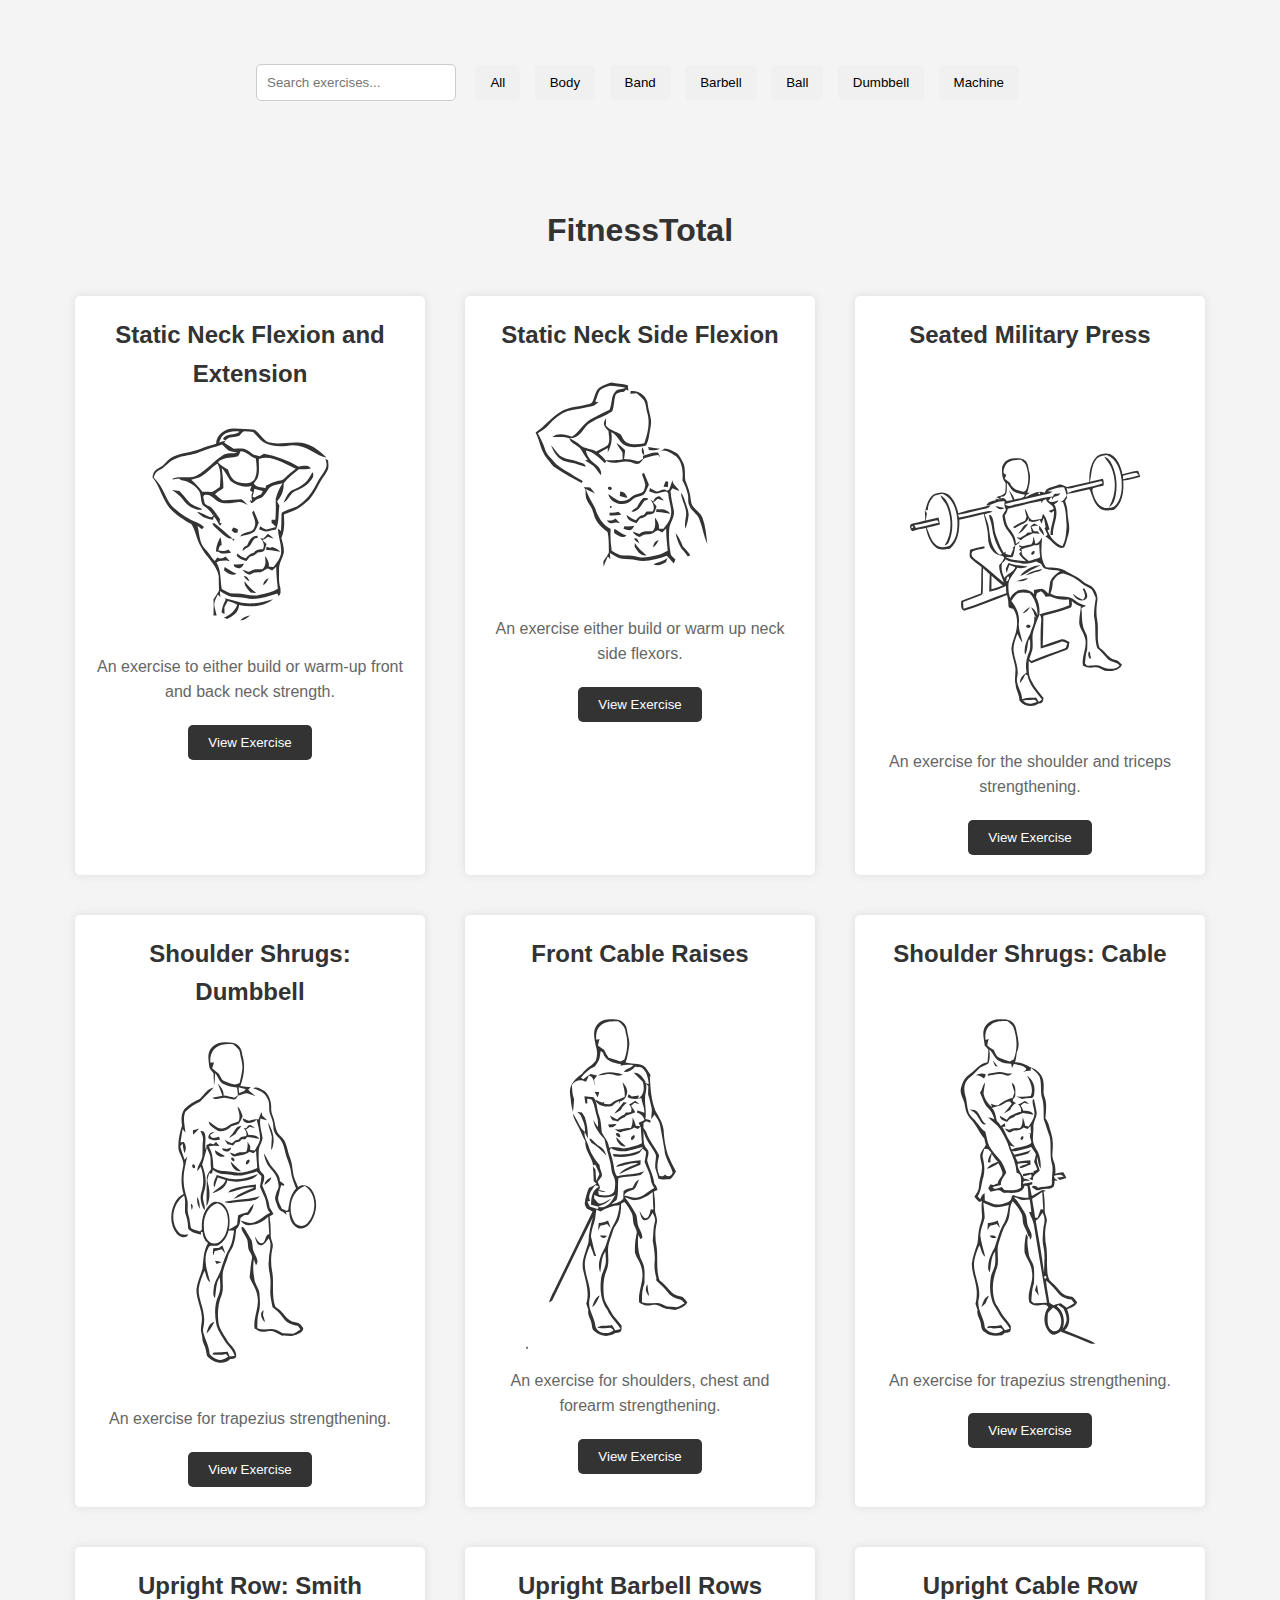
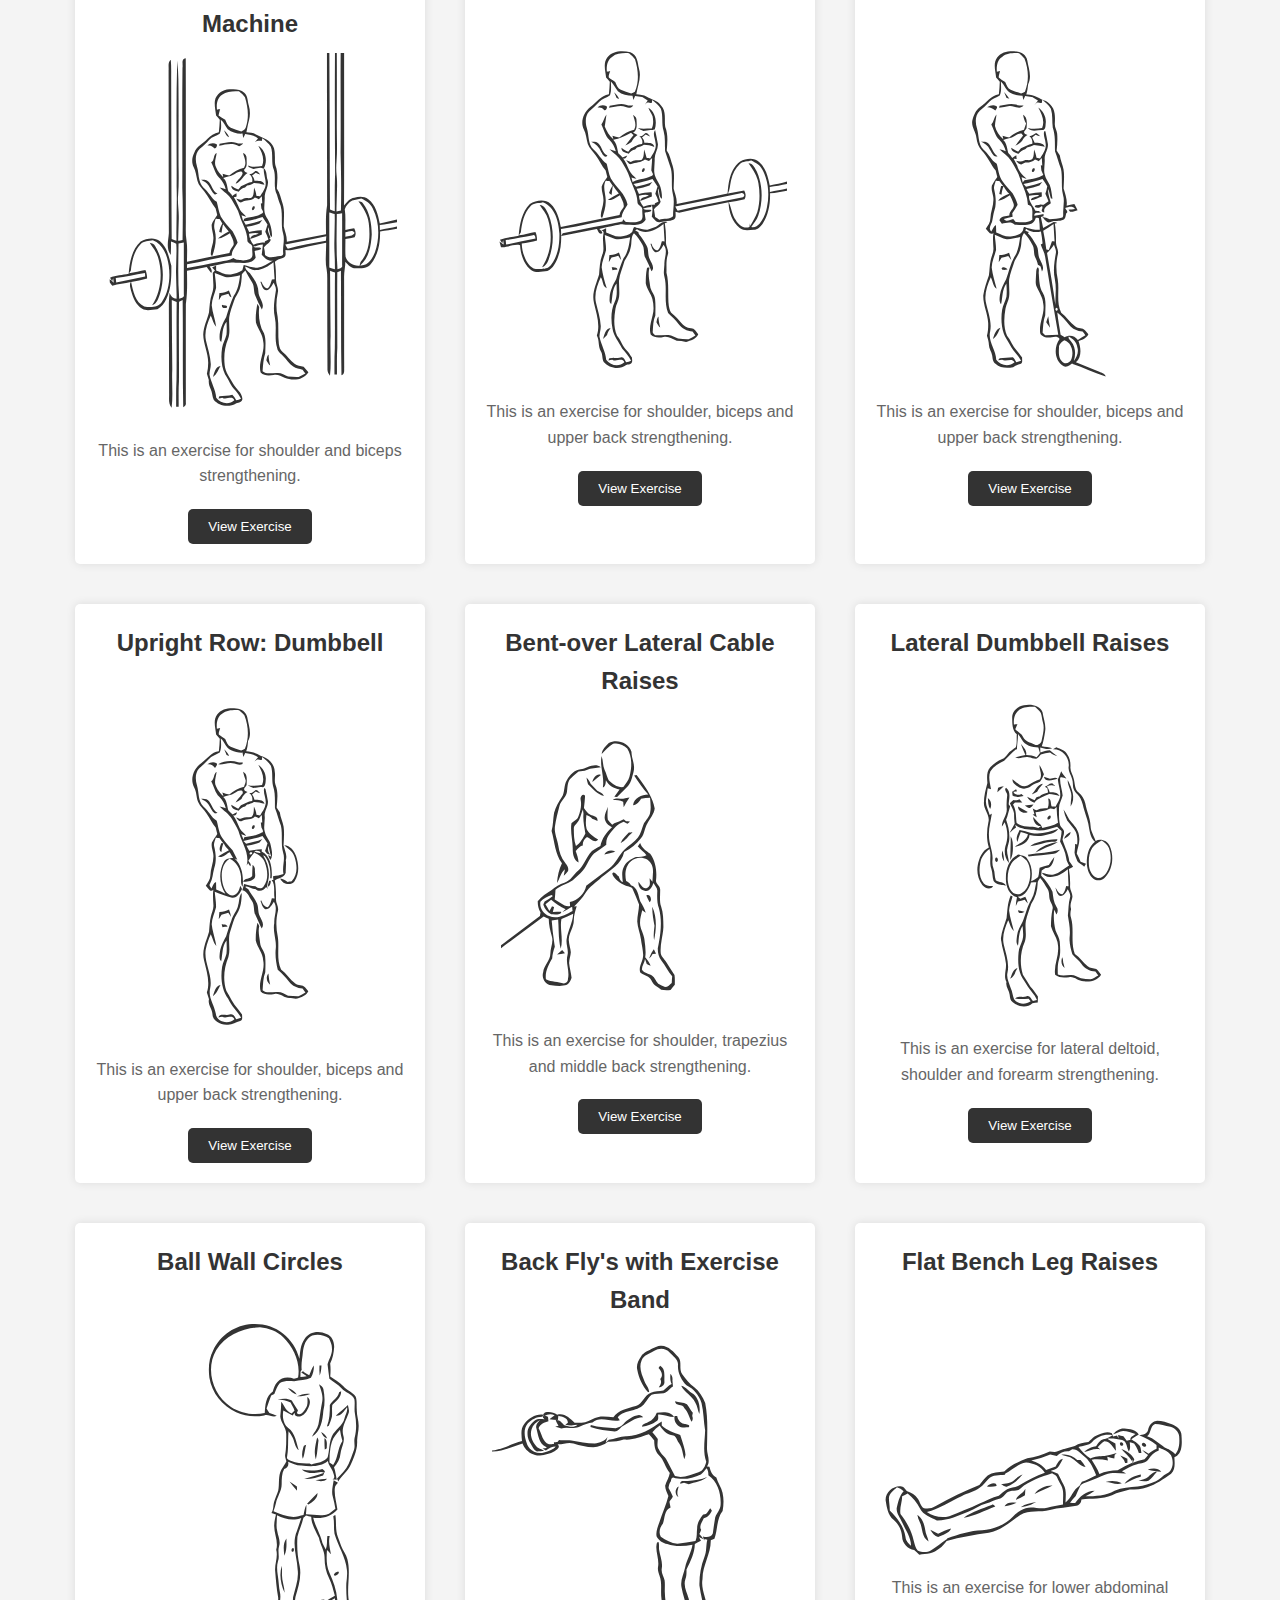
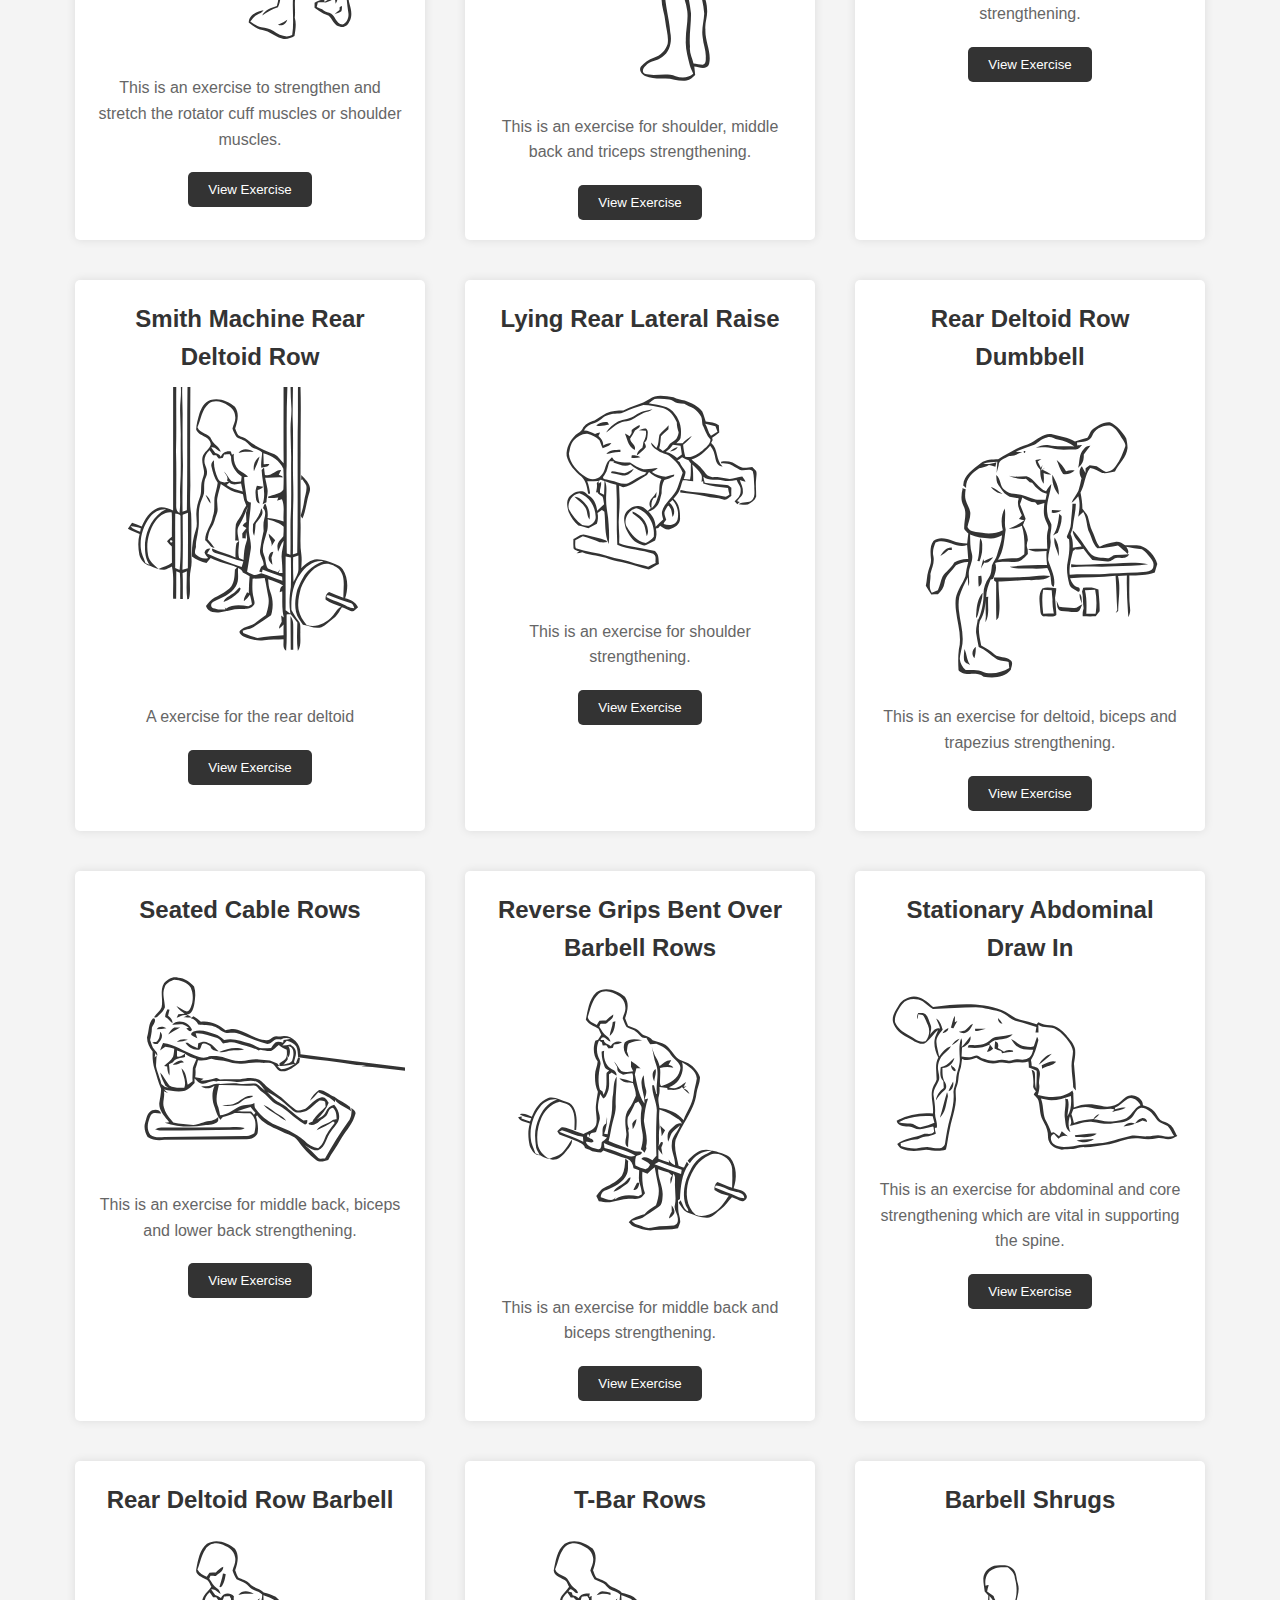
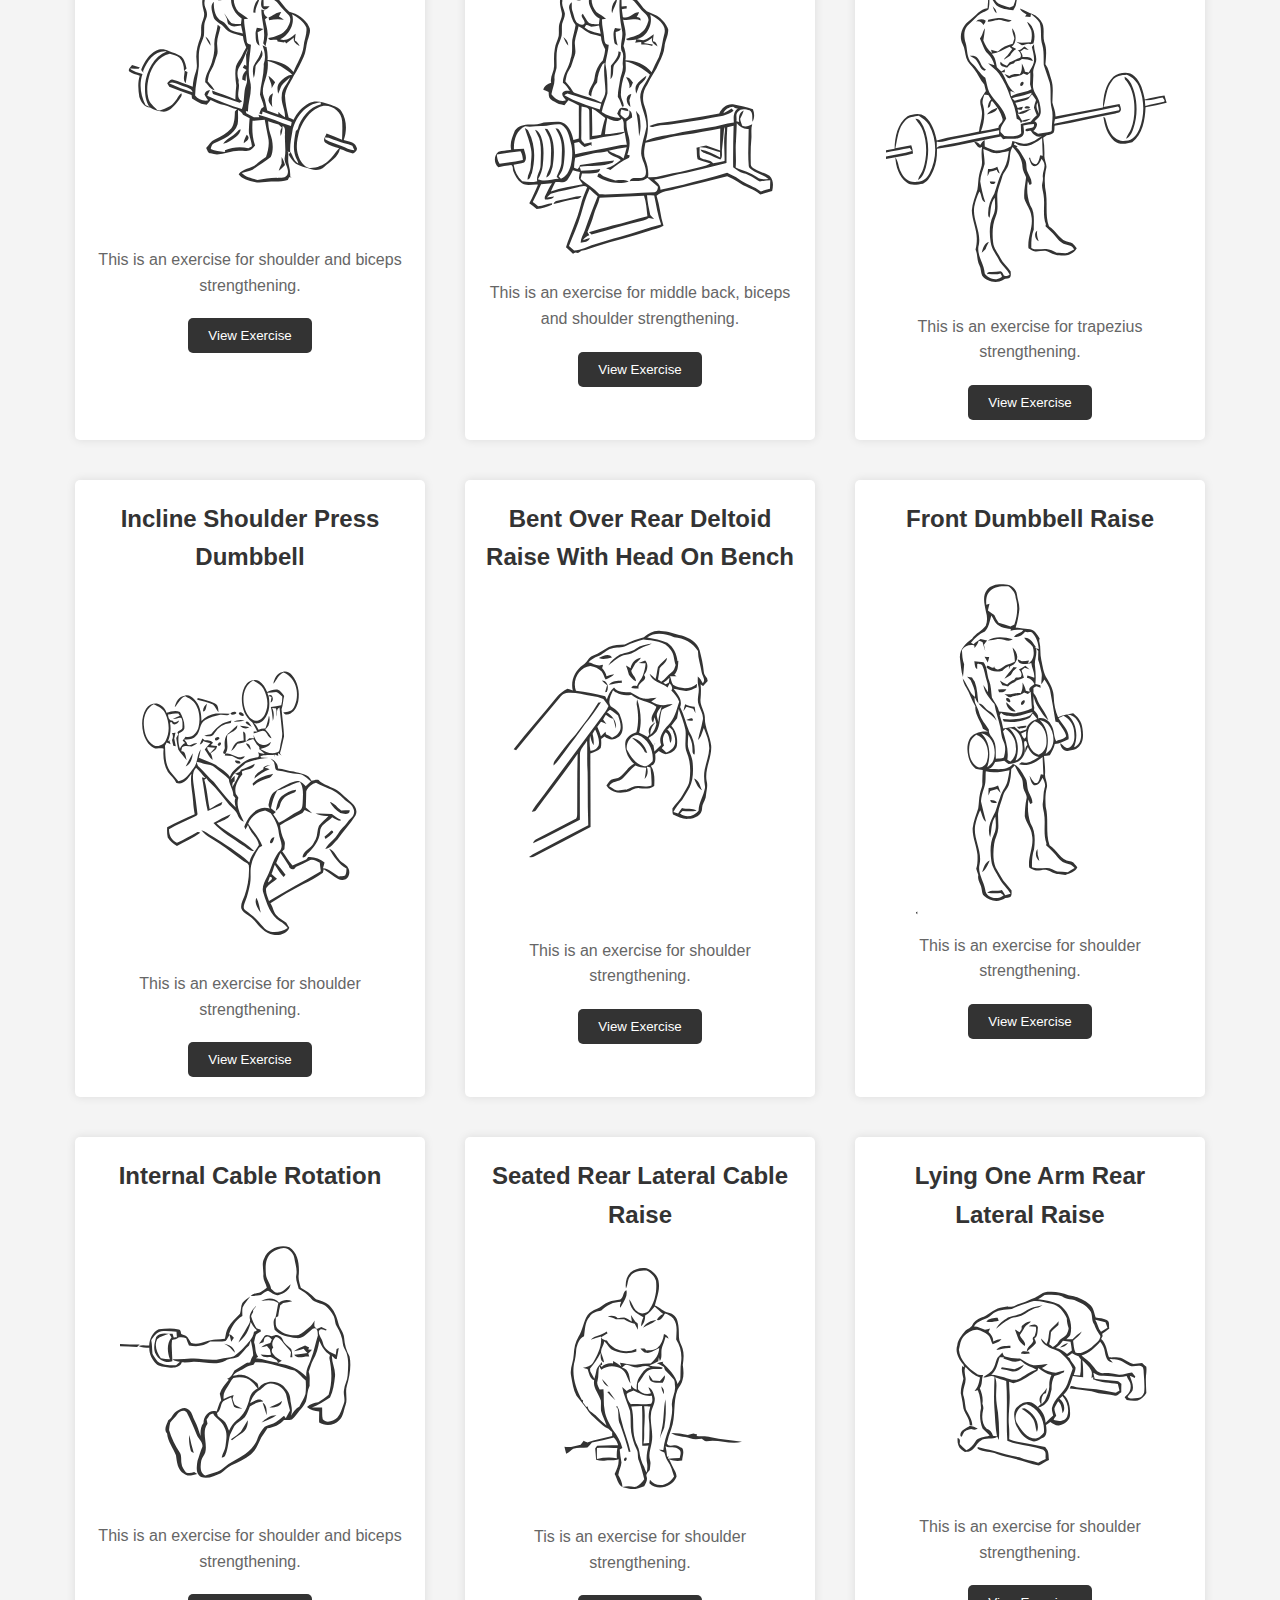
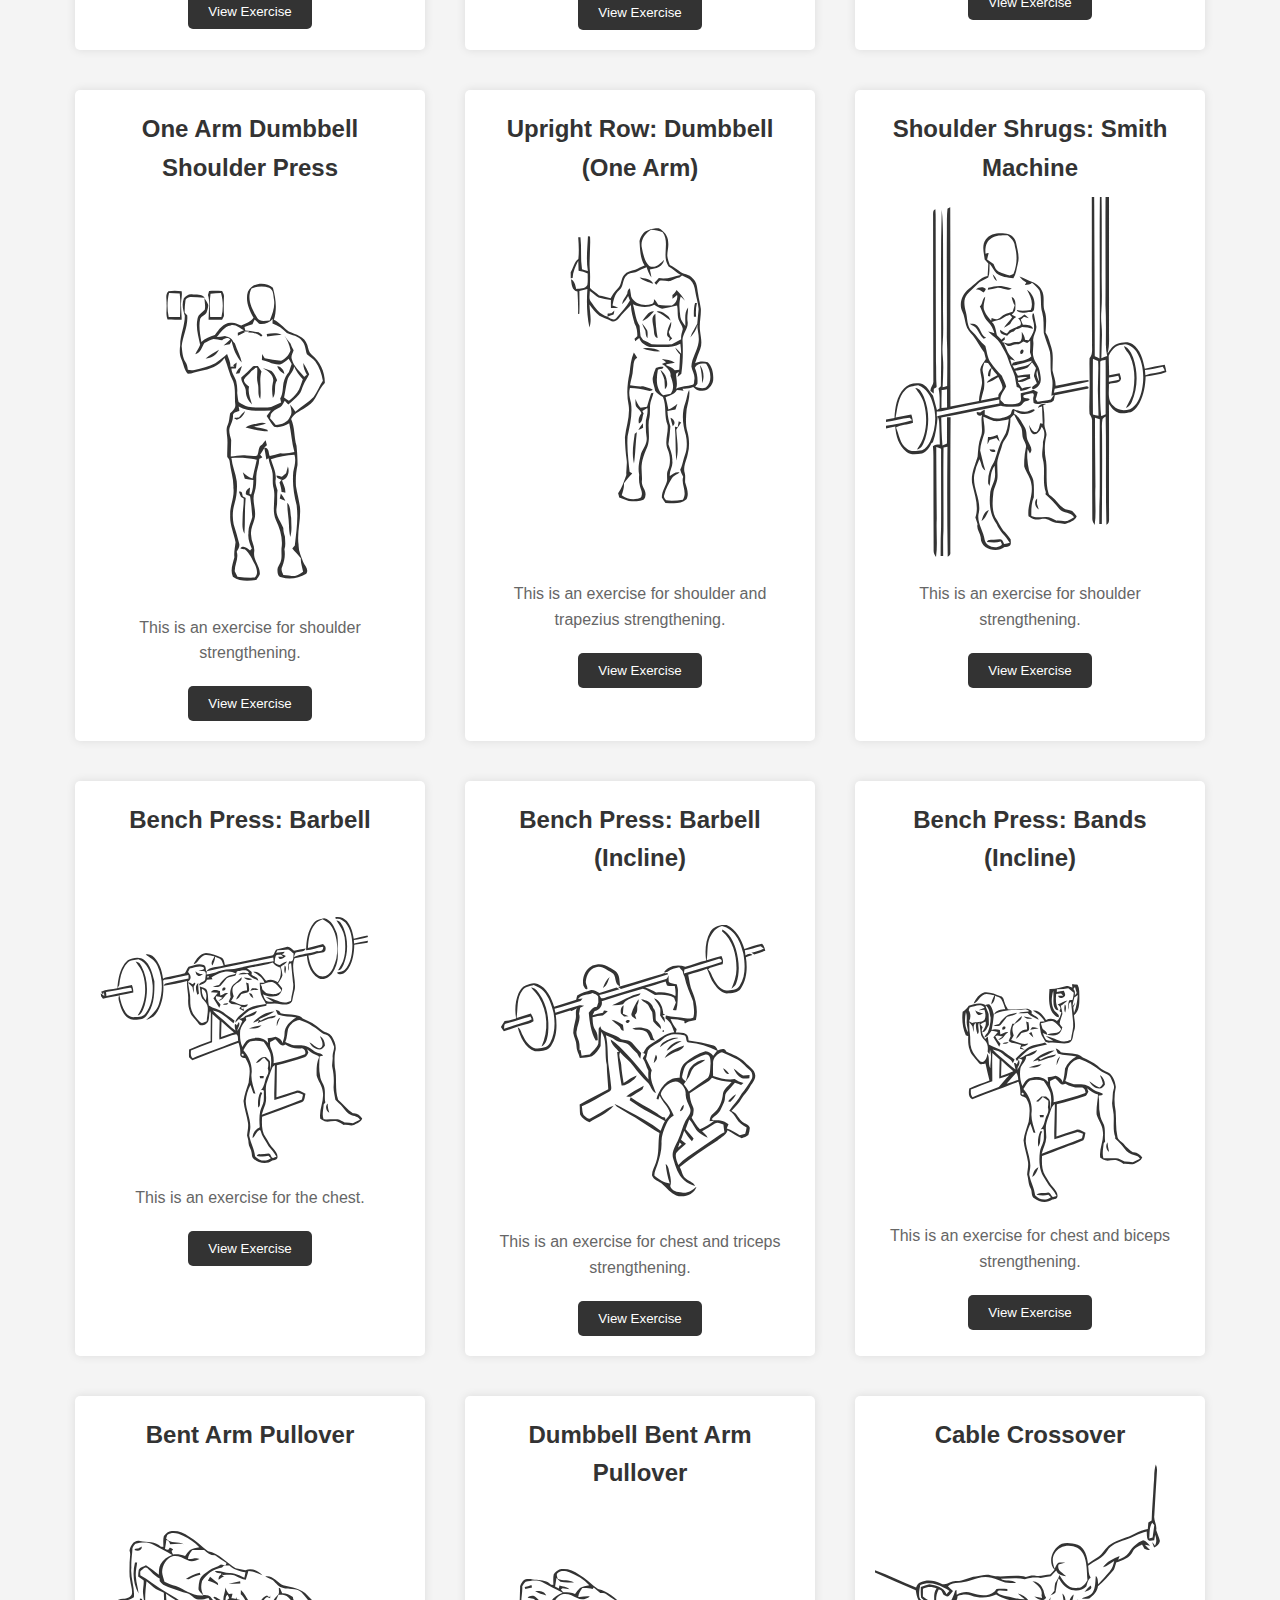
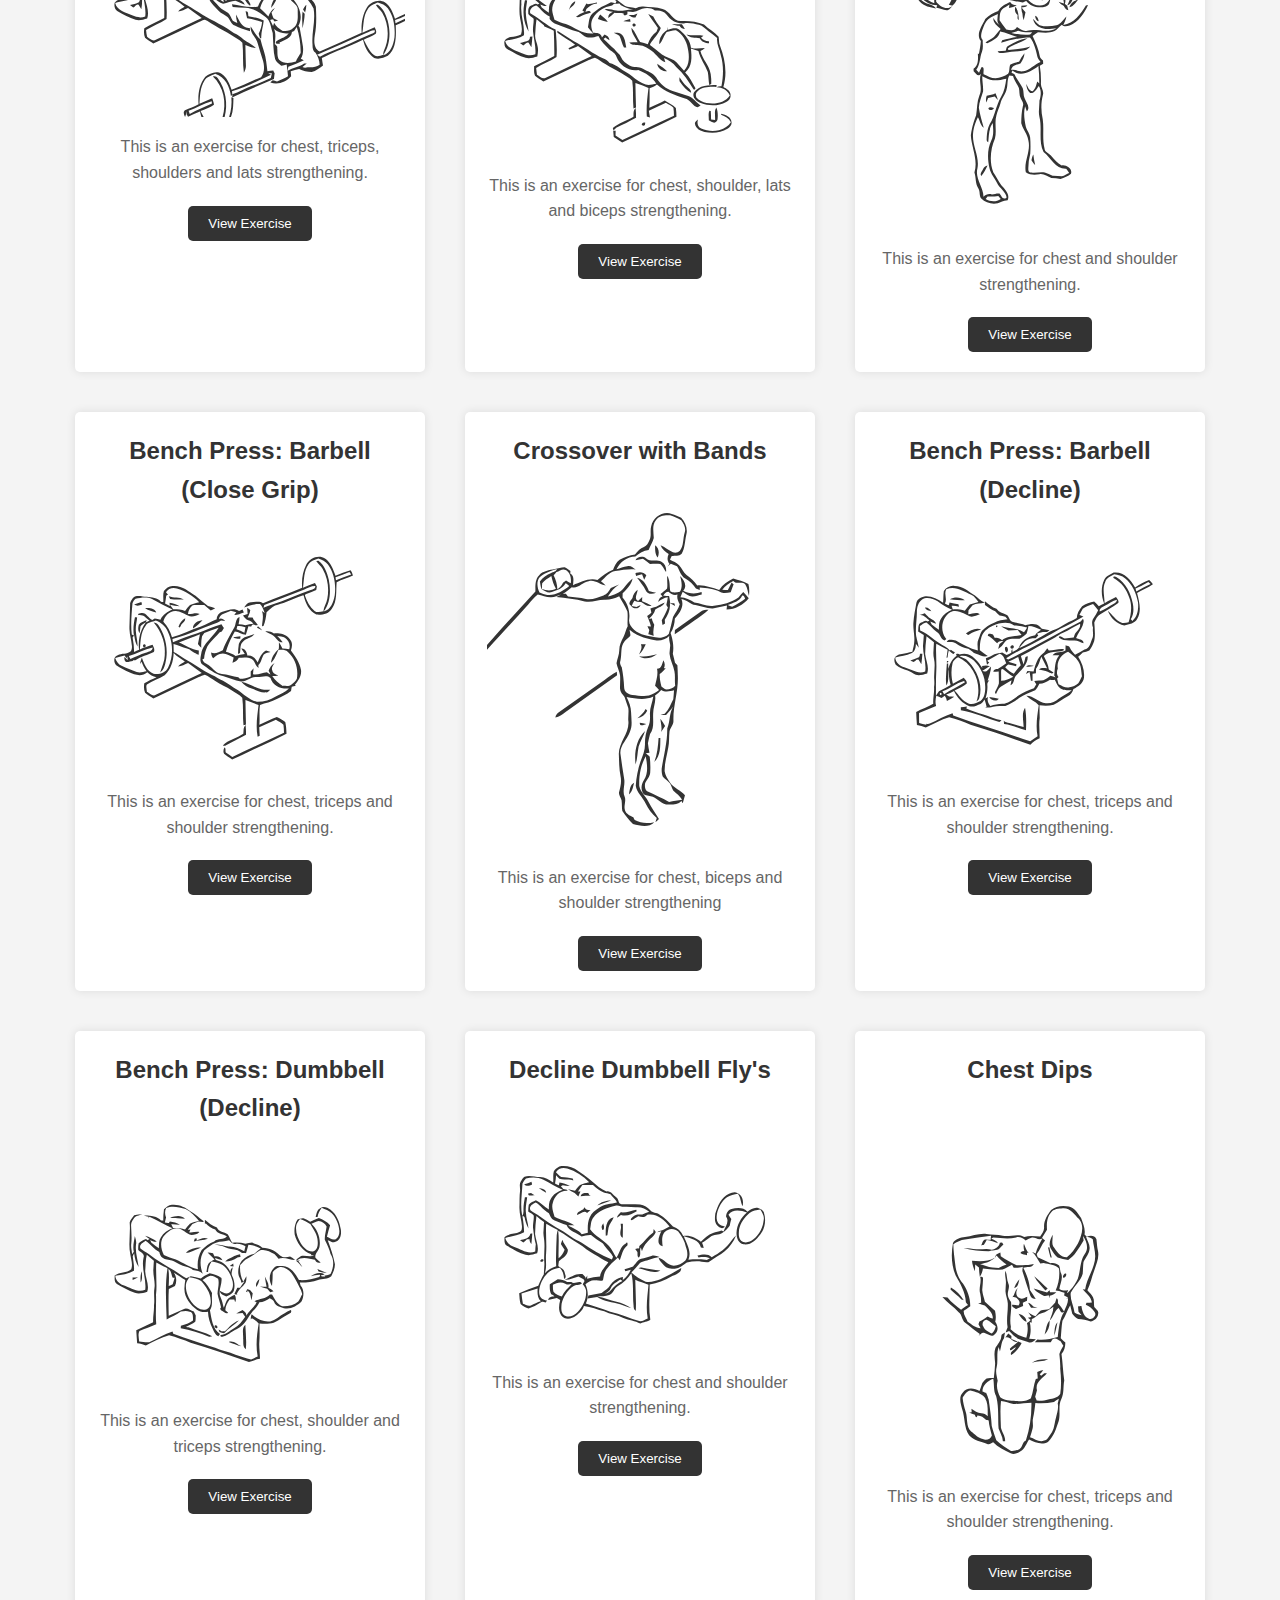
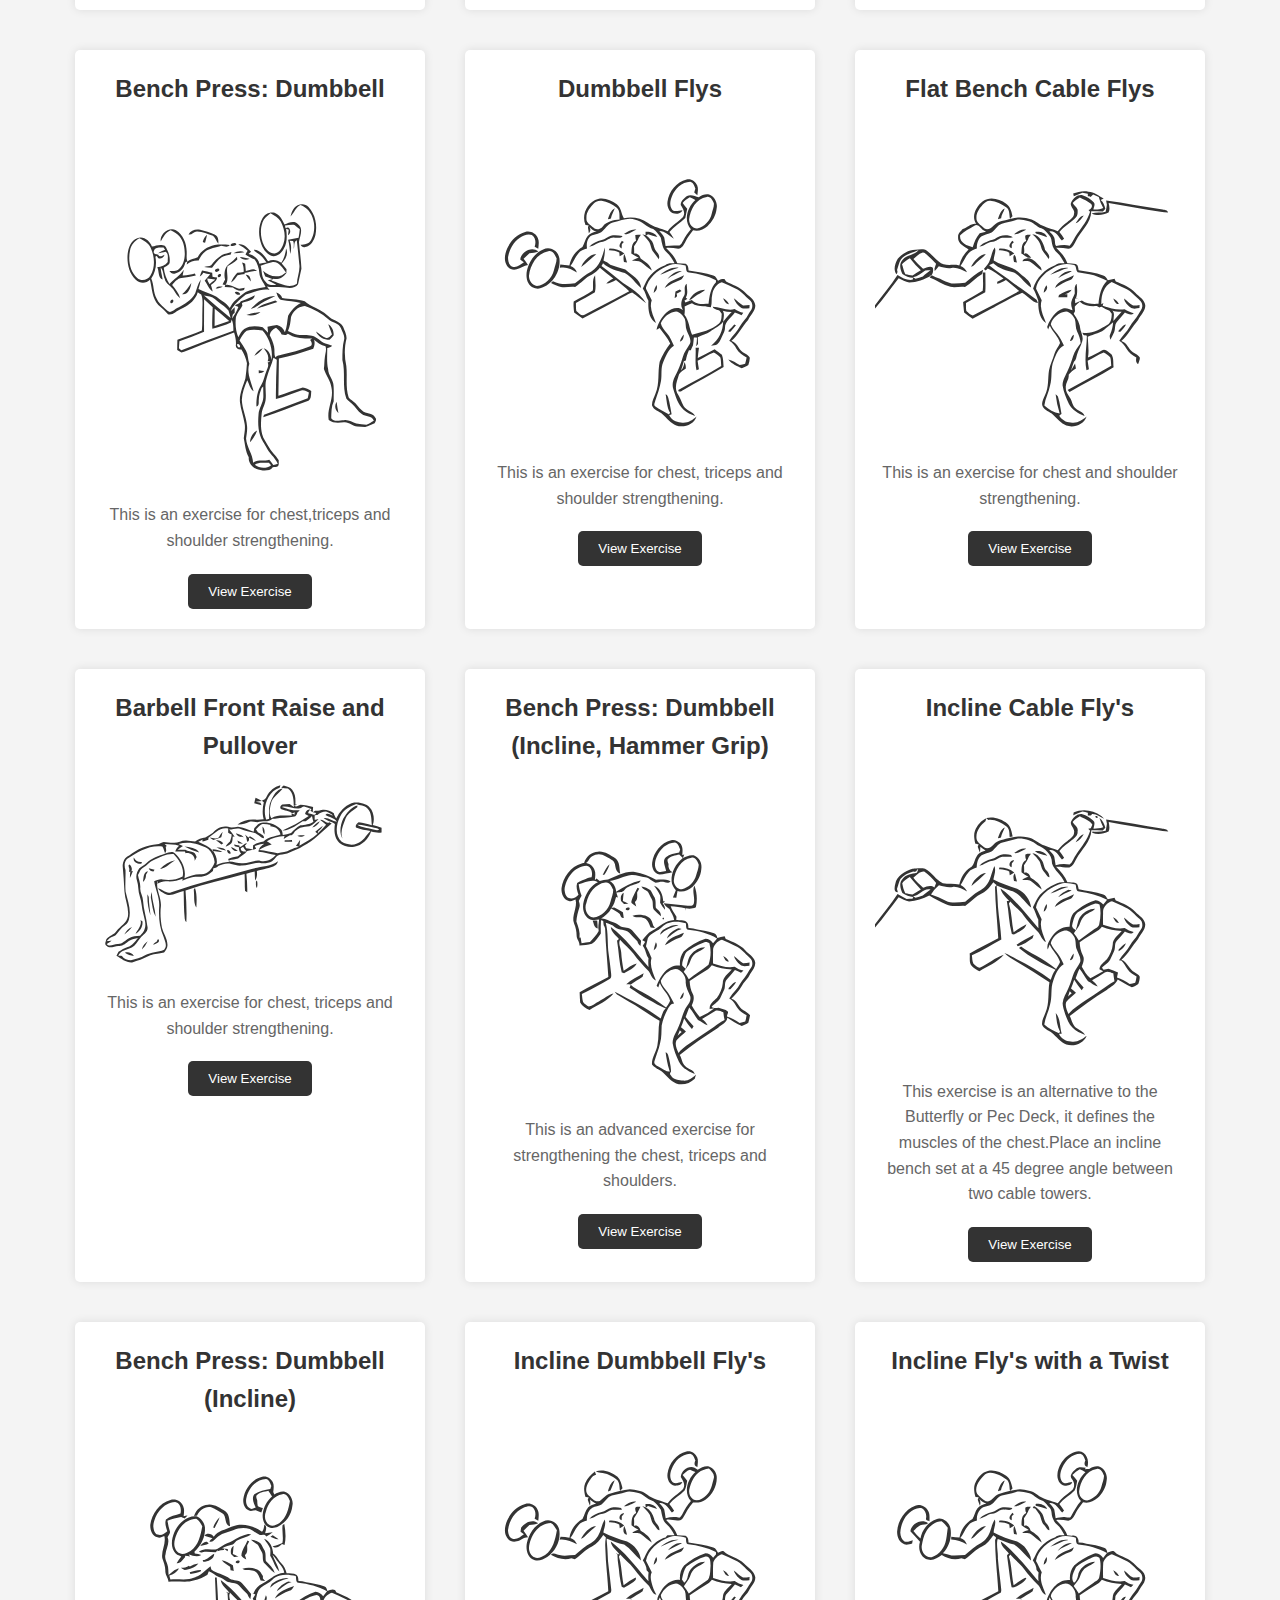
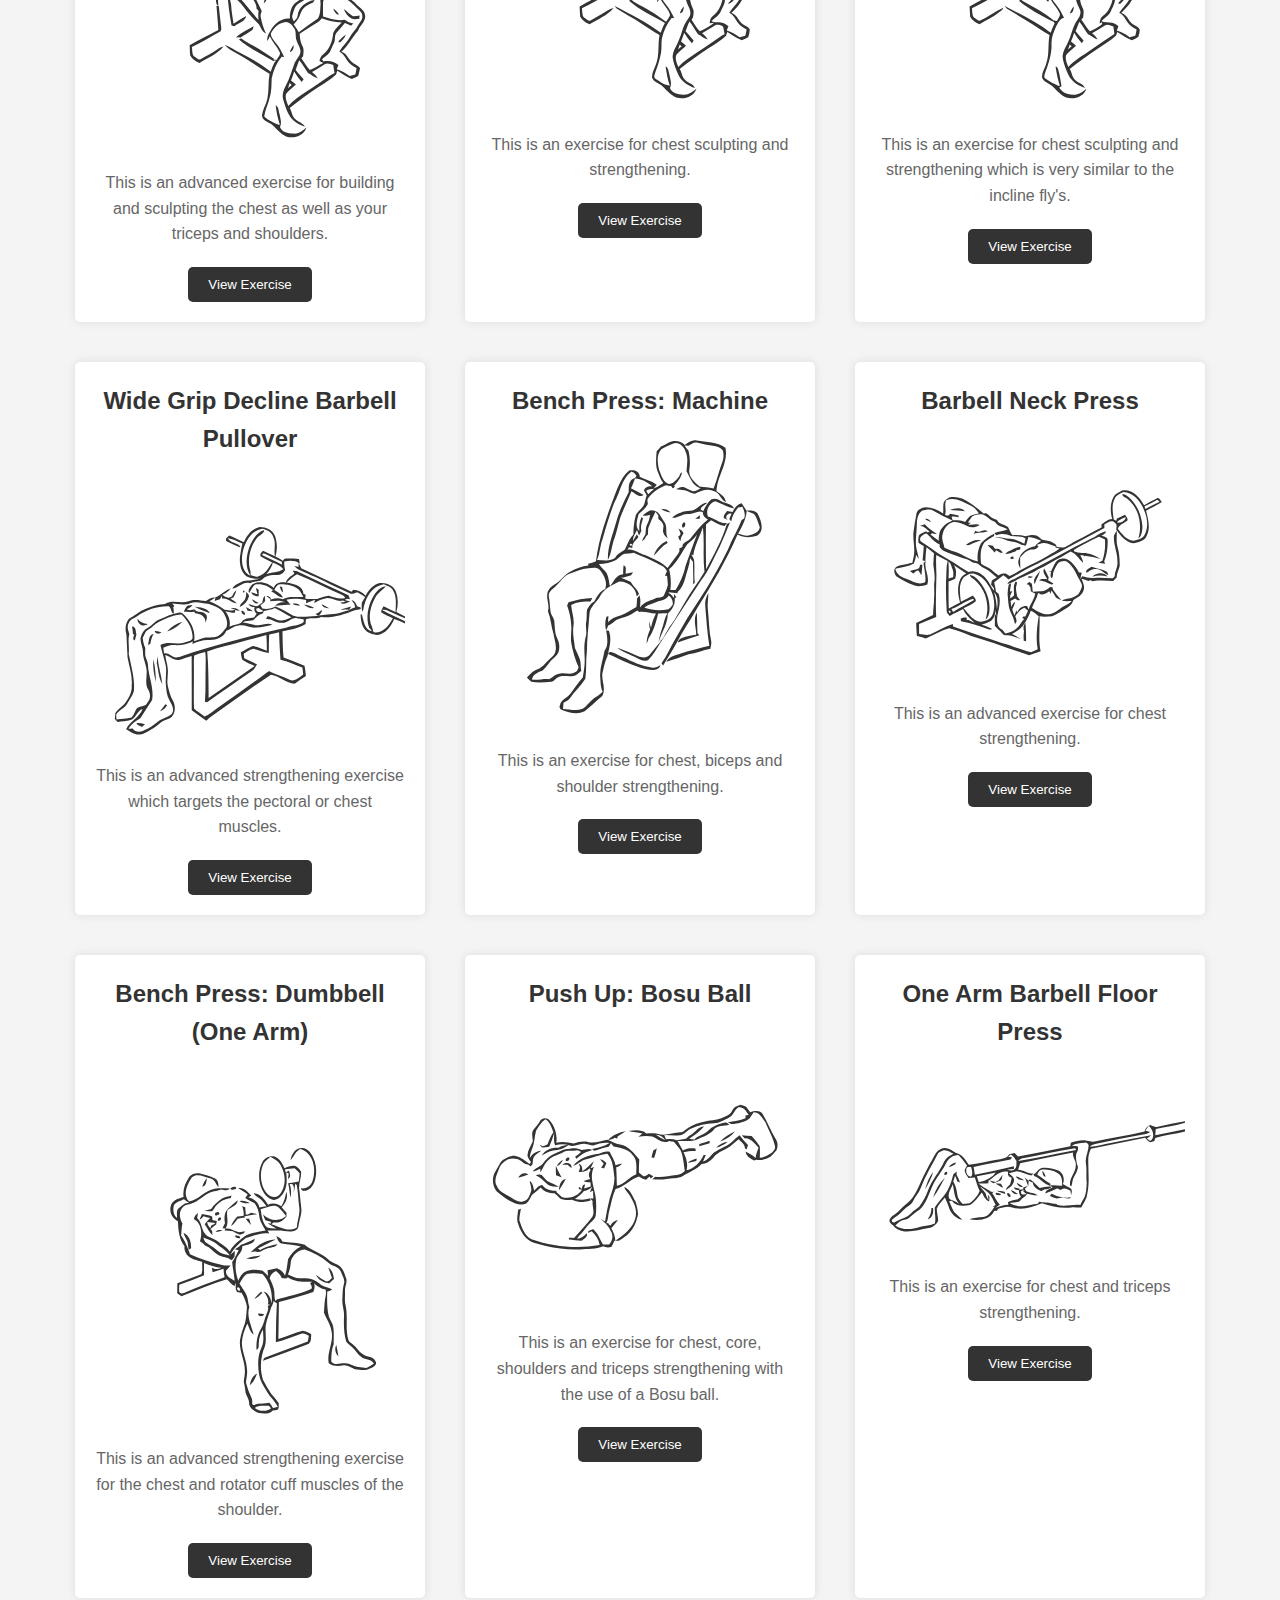
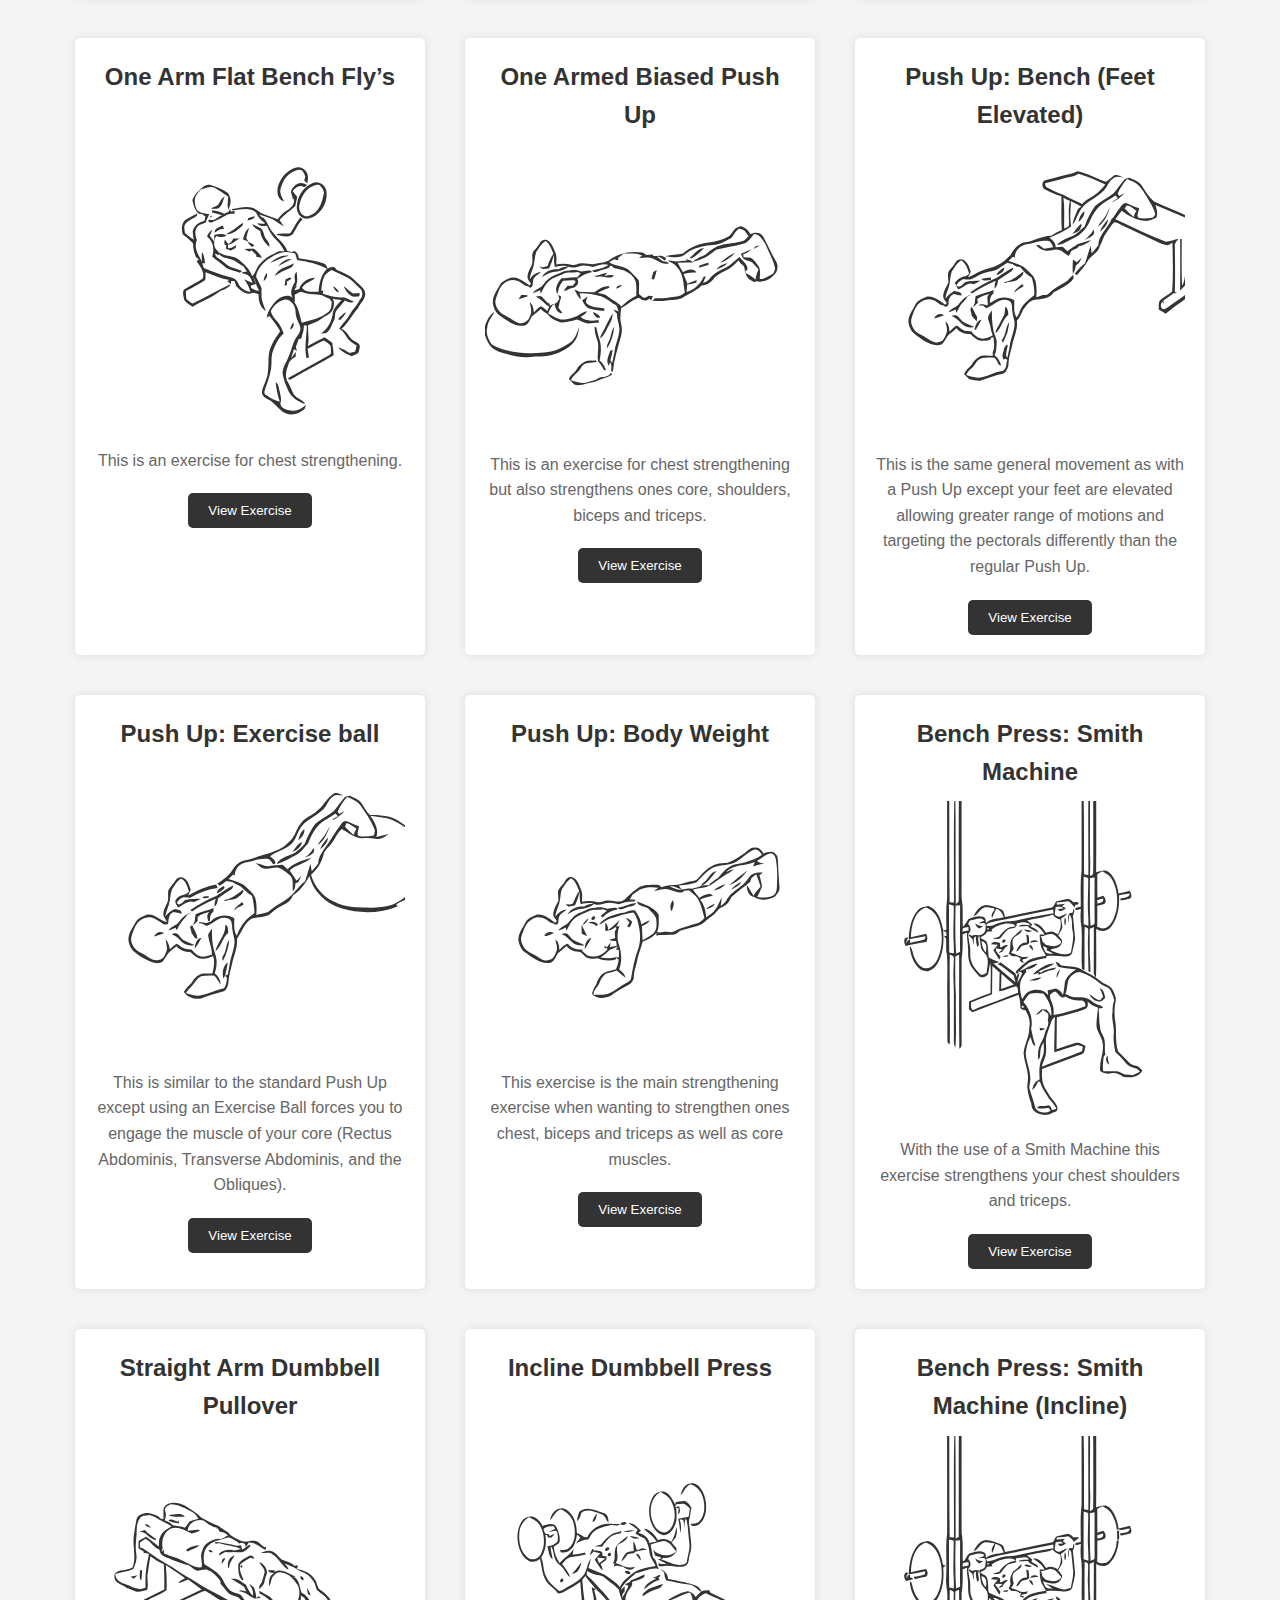
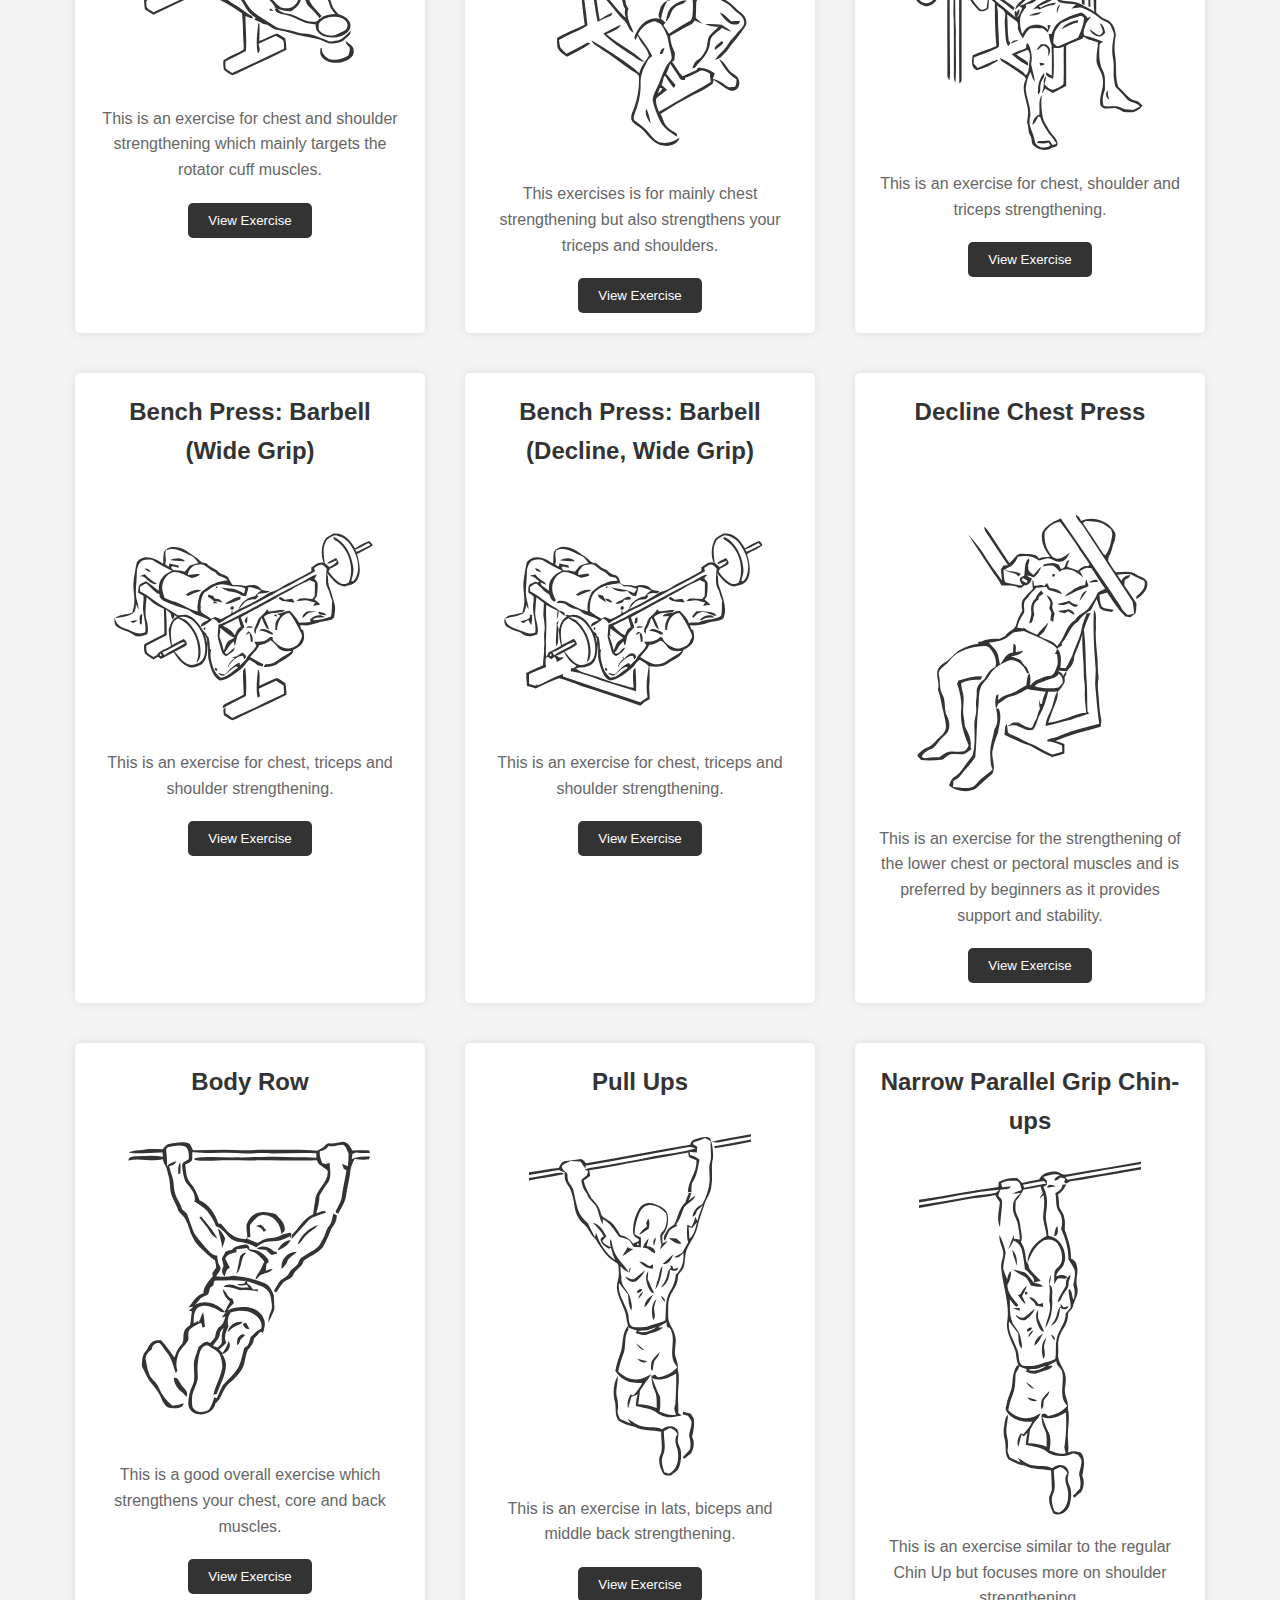
==== index.html @ 321e783e "Initial commit" ====
<!DOCTYPE html>
<html lang="en">
    <head>
        <meta charset="UTF-8">
        <meta name="viewport" content="width=device-width, initial-scale=1.0, maximum-scale=1.0, user-scalable=no">
        <meta name="description" content="A comprehensive collection of physical exercises complete with live demonstrations">
        <meta name="keywords" content="fitnesstotal, fitness total, totalfitness, total fitness">
        <meta name="author" content="Shamar Richards">
        <meta http-equiv="X-UA-Compatible" content="IE=edge,chrome=1">
        <meta name="HandheldFriendly" content="true">
        <title>FitnessTotal</title>
        <link rel="stylesheet" href="styles.css">
        <link rel="icon" type="image/png" href="favicon.png">
    </head>

    <body>
        <!-- Placeholder for the loading screen -->
        <div id="loadingScreen"></div>

        <main style="display: none;" id="mainContent">
            <!-- Filter and Search Section -->
            <section id="filter">
                <div class="container">
                    <input type="text" id="searchInput" placeholder="Search exercises...">
                    <button class="filter-btn" data-category="all">All</button>
                    <button class="filter-btn" data-category="body">Body</button>
                    <button class="filter-btn" data-category="band">Band</button>
                    <button class="filter-btn" data-category="barbell">Barbell</button>
                    <button class="filter-btn" data-category="ball">Ball</button>
                    <button class="filter-btn" data-category="dumbbell">Dumbbell</button>
                    <button class="filter-btn" data-category="machine">Machine</button>
                </div>
            </section>

            <!-- Exercise Gallery Section -->
            <section id="gallery">
                <div class="container">
                    <h2>FitnessTotal</h2>
                    <div id="exerciseContainer" class="exercise-container">
                        <!-- Exercise items dynamically added here -->
                    </div>
                </div>
            </section>
        </main>

        <!-- Popup Window -->
        <div id="popup" class="popup">
            <span class="close">&times;</span>
            <div class="popup-content">
                <div id="popupDescription" class="popup-description">
                    <!-- SVG images and description will be added dynamically here -->
                </div>
            </div>
        </div>

        <script src="countdown.js"></script>  <!-- Countdown script -->
        <script src="script.js"></script>     <!-- Other main scripts -->
    </body>
</html>
---- styles.css ----
/* Filter and Search Section Styles */
#filter {
    display: flex;
    flex-wrap: wrap;
    align-items: center;
    margin-bottom: 20px;
}

#searchInput {
    padding: 10px;
    margin-right: 10px;
    width: 200px;
    border: 1px solid #ccc;
    border-radius: 5px;
    box-sizing: border-box;
}

#searchInput:focus {
    outline: none;
    border-color: #333;
}

.filter-btn {
    padding: 10px 15px;
    margin: 5px;
    border: none;
    border-radius: 5px;
    background-color: #f0f0f0;
    cursor: pointer;
}

.filter-btn.active {
    background-color: #333;
    color: #fff;
}

.filter-btn:hover {
    background-color: #ddd;
}


/* Reset and General Styles */
* {
    margin: 0;
    padding: 0;
    box-sizing: border-box;
}

body {
    font-family: Arial, sans-serif;
    line-height: 1.6;
    background-color: #f4f4f4;
    color: #333;
    margin: 0;
}

.container {
    max-width: 1200px;
    margin: 0 auto;
    padding: 0 20px;
}

/* Header Styles */
header {
    background: linear-gradient(to bottom, rgba(0, 0, 0, 0.8), rgba(0, 0, 0, 0.3)), url('images/header-bg.jpg') center/cover no-repeat;
    color: #fff;
    padding: 20px 0;
    text-align: center;
}

header h1 {
    font-size: 2.5rem;
    margin-bottom: 10px;
}

header nav {
    margin-top: 10px;
}

header nav ul {
    list-style: none;
}

header nav ul li {
    display: inline-block;
    margin-right: 20px;
}

header nav ul li a {
    color: #fff;
    text-decoration: none;
    font-size: 1.2rem;
    transition: color 0.3s ease;
}

header nav ul li a:hover {
    color: #ffc107;
}

/* Main Content Styles */
main {
    padding: 20px 0;
}

section {
    padding: 40px 0;
}

section h2 {
    font-size: 2rem;
    margin-bottom: 20px;
    text-align: center;
}

section p {
    font-size: 1.1rem;
    line-height: 1.8;
    text-align: center;
}

.cta-button {
    display: inline-block;
    padding: 10px 20px;
    background-color: #ffc107;
    color: #333;
    text-decoration: none;
    font-weight: bold;
    border-radius: 5px;
    transition: background-color 0.3s ease;
}

.cta-button:hover {
    background-color: #ffca3a;
}

/* Exercise Gallery Styles */
.exercise-container {
    display: flex;
    flex-wrap: wrap;
    justify-content: center;
}

.exercise-item {
    width: 300px;
    margin: 20px;
    text-align: center;
    background-color: #fff;
    padding: 20px;
    border-radius: 5px;
    box-shadow: 0 0 10px rgba(0, 0, 0, 0.1);
    transition: transform 0.3s ease;
}

.exercise-item:hover {
    transform: translateY(-10px);
}

.exercise-item img {
    max-width: 100%;
    border-radius: 5px;
    margin-bottom: 10px;
}

.exercise-item h3 {
    font-size: 1.5rem;
    font-weight: bold;
    color: #333;
    margin-bottom: 10px;
}

.exercise-item p {
    font-size: 1rem;
    color: #666;
    line-height: 1.6;
    margin-bottom: 20px;
}

.exercise-item button {
    padding: 10px 20px;
    background-color: #333;
    color: #fff;
    border: none;
    border-radius: 5px;
    cursor: pointer;
    transition: background-color 0.3s ease;
}

.exercise-item button:hover {
    background-color: #555;
}

/* Popup Styles */
.popup {
    display: none;
    position: fixed;
    top: 50%;
    left: 50%;
    transform: translate(-50%, -50%);
    width: 90%; /* Adjusted width for smaller screens */
    max-width: 600px; /* Max width for larger screens */
    background: #fff;
    padding: 20px;
    border-radius: 8px;
    box-shadow: 0 0 20px rgba(0, 0, 0, 0.2);
    z-index: 1000;
    overflow-y: auto; /* Enable vertical scrolling if content exceeds height */
}

.popup.show {
    display: block;
    opacity: 1;
    visibility: visible;
}

.popup-content {
    position: relative;
}

.image-container {
    position: relative;
    width: 100%;
    height: 350px; /* Fixed height for the image container */
    overflow: hidden; /* Hide overflow to maintain layout */
    margin-bottom: 0px; /* Add some space between image container and text */
}

.popup-description {
    margin-top: 0px; /* Add some space above the description */
    text-align: left; /* Align text to the left for readability */
}

.popup-description h3 {
    margin-bottom: 10px; /* Add spacing below heading */
    font-size: 1.2em; /* Adjust font size as needed */
}

.popup-description p {
    line-height: 1.6; /* Increase line height for better readability */
    margin-bottom: 15px; /* Add spacing between paragraphs */
}

.popup-description ul {
    list-style-type: disc; /* Use bullet points for lists */
    margin-left: 20px; /* Add indentation for list items */
    padding-left: 0; /* Remove default padding */
}


.popup-svg {
    max-width: 100%;
    height: auto;
    display: block;
    position: absolute; /* Absolute positioning */
    top: 0;
    left: 0;
    right: 0;
    bottom: 0;
    margin: auto; /* Center the images */
}

.close {
    position: absolute;
    top: 0px;
    right: 10px;
    font-size: 24px;
    cursor: pointer;
    transition: color 0.3s ease;
}

.close:hover {
    color: #ff0000;
}

.popup-background {
    position: fixed;
    top: 0;
    left: 0;
    width: 100%;
    height: 100%;
    background: rgba(0, 0, 0, 0.5);
    z-index: 900;
    opacity: 0;
    transition: opacity 0.3s ease-in-out;
}

/* Responsive Design */
@media (max-width: 768px) {
    header h1 {
        font-size: 2rem;
    }

    header nav ul li {
        display: block;
        margin-bottom: 10px;
    }

    header nav ul li a {
        font-size: 1rem;
    }

    .exercise-item {
        width: 100%;
        max-width: 400px;
    }

    .popup {
        width: 90%;
        padding: 15px;
    }
}

@media (min-width: 1200px) {
    /* Larger screens */
    .container {
        max-width: 1400px; /* Increase max-width for larger screens */
    }

    header h1 {
        font-size: 3rem; /* Increase font size for larger screens */
    }

    header nav ul li a {
        font-size: 1.4rem; /* Increase font size for larger screens */
    }

    .exercise-item {
        width: 350px; /* Increase width for larger screens */
    }

    .popup {
        width: 70%; /* Decrease width percentage for larger screens */
        max-width: 800px; /* Increase max-width for larger screens */
    }
}
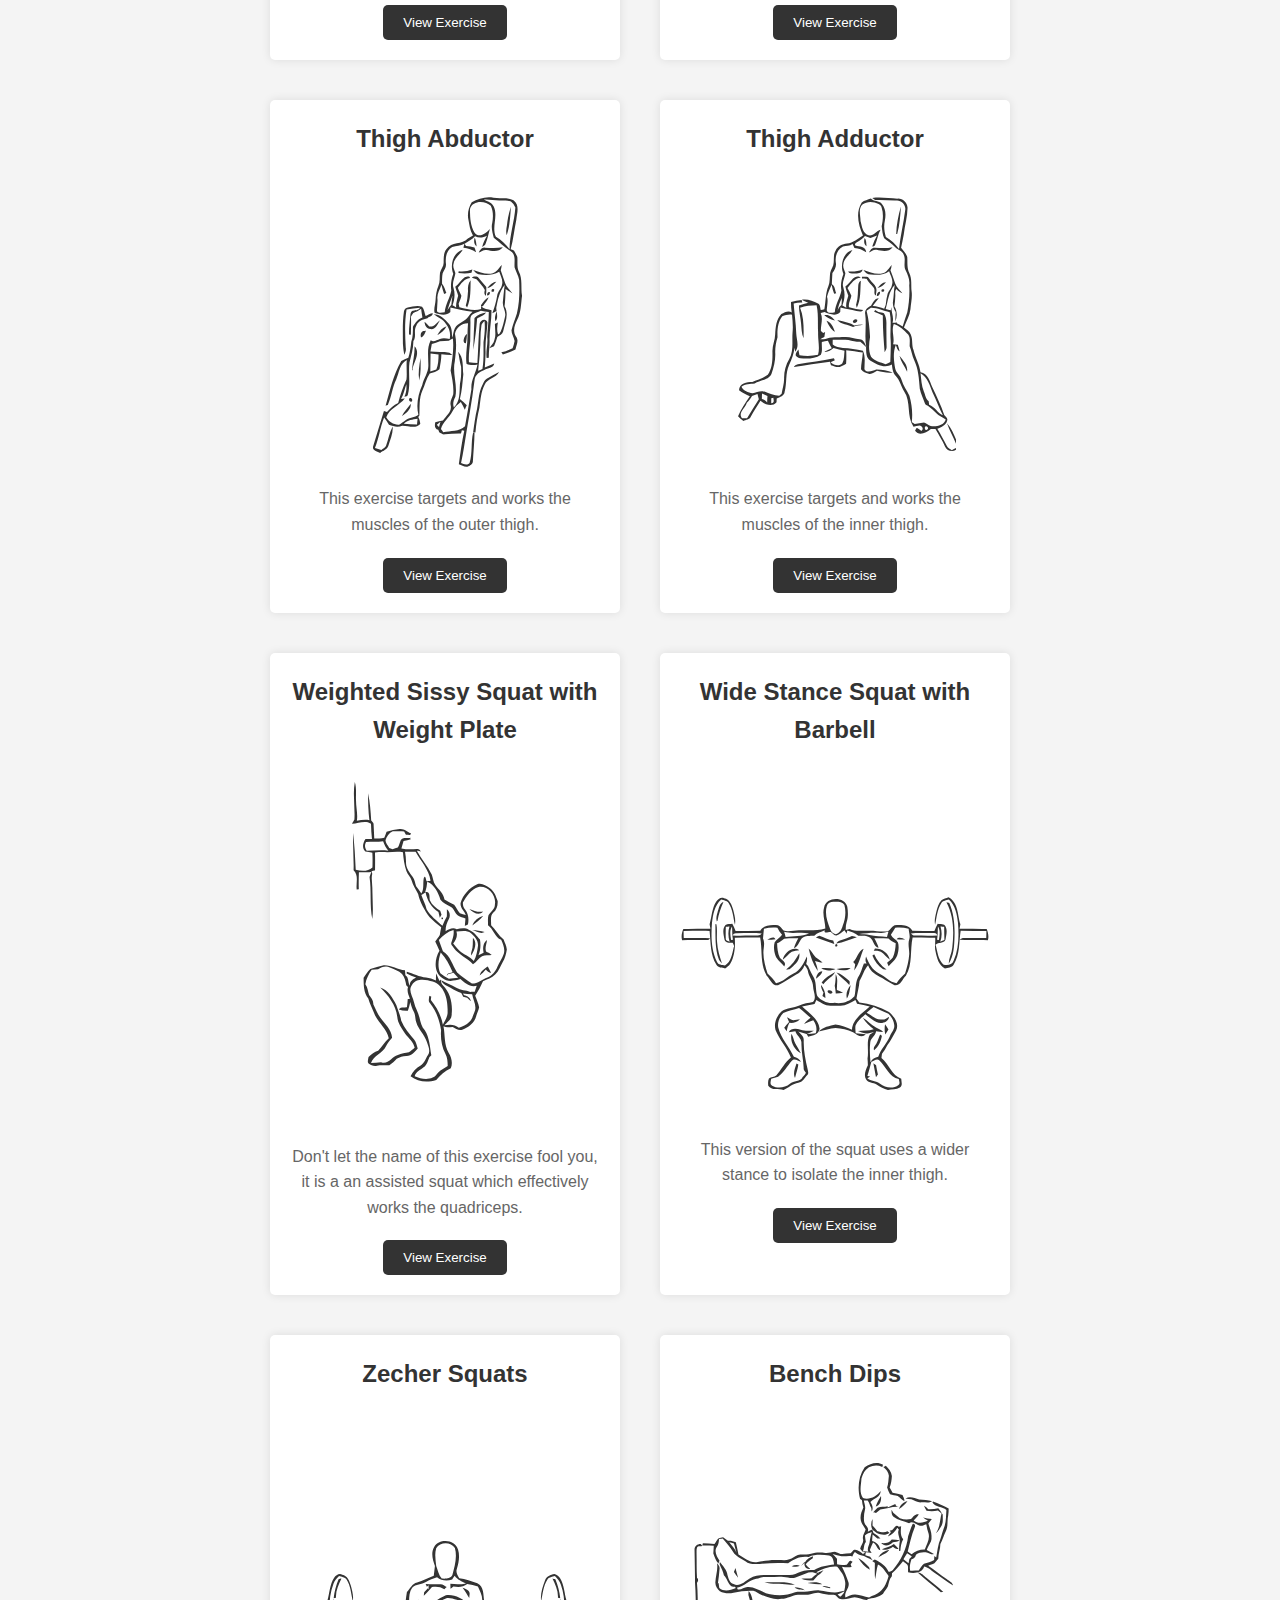
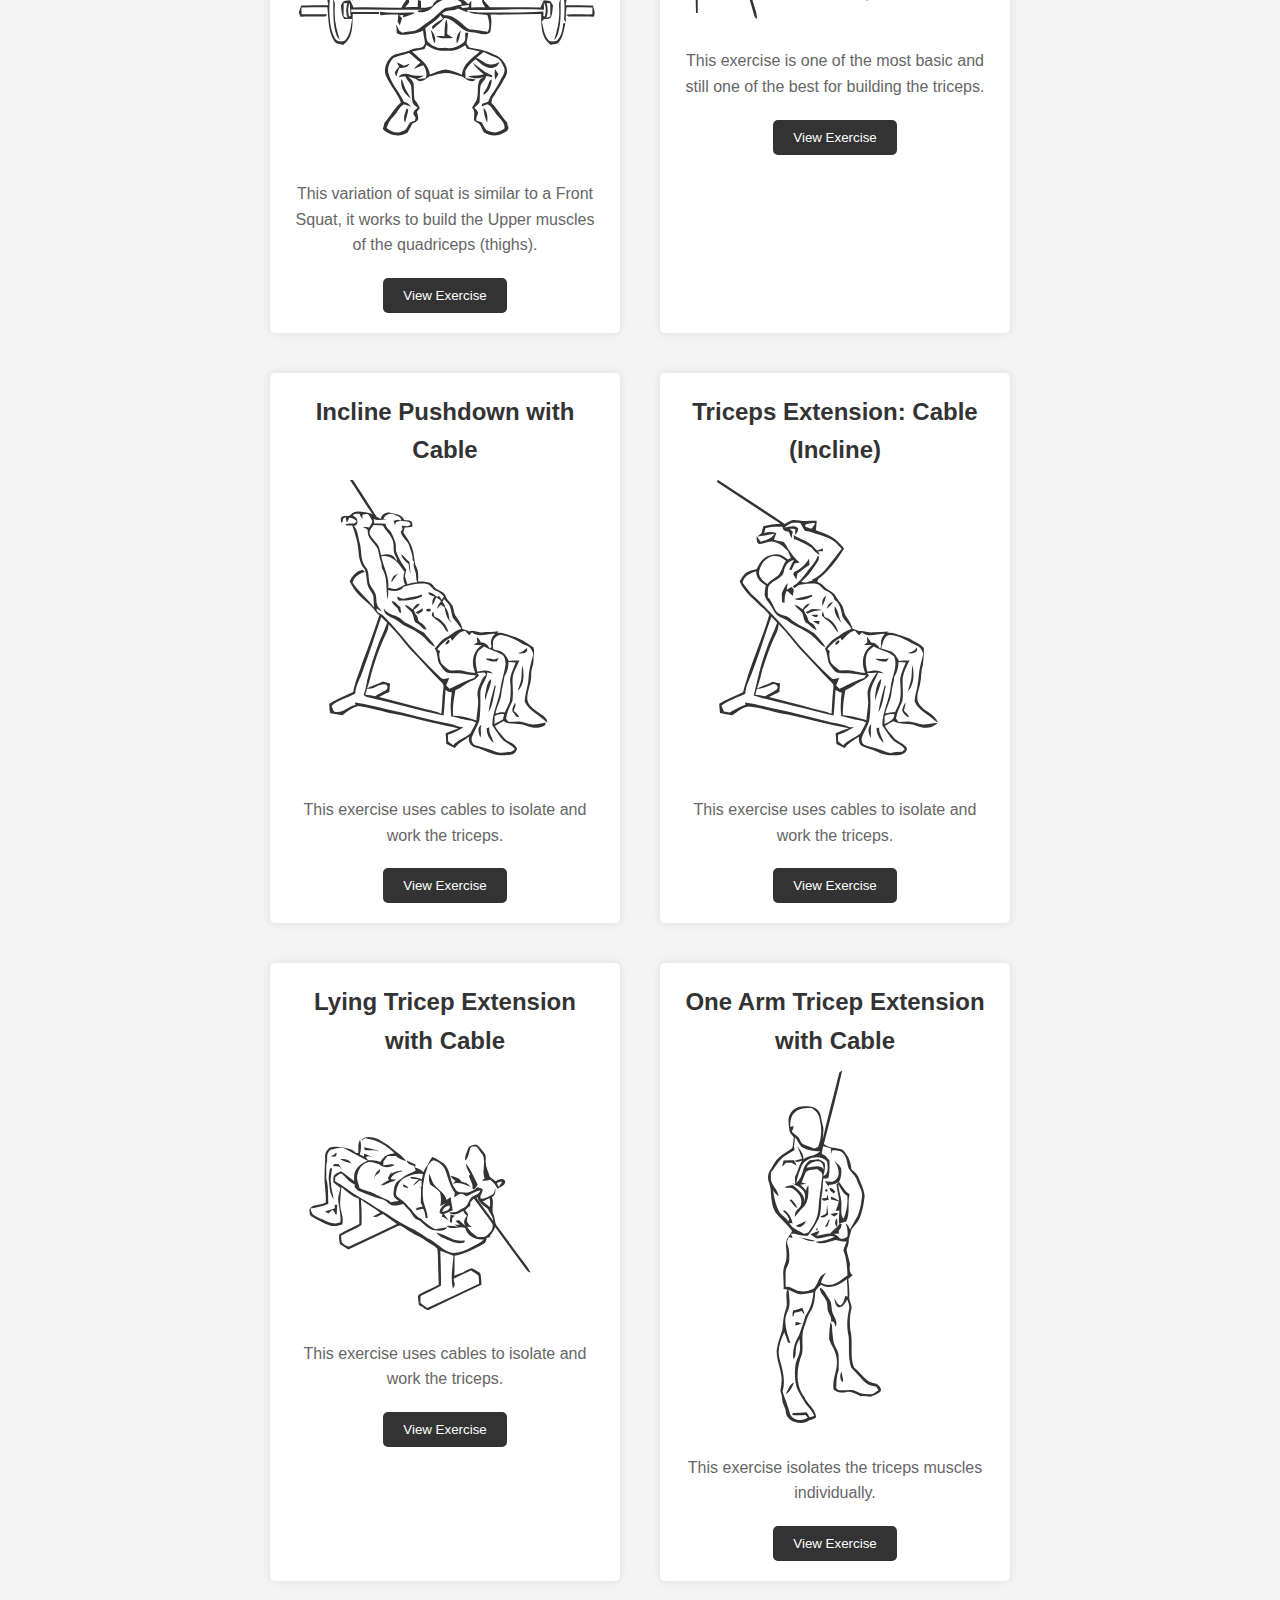
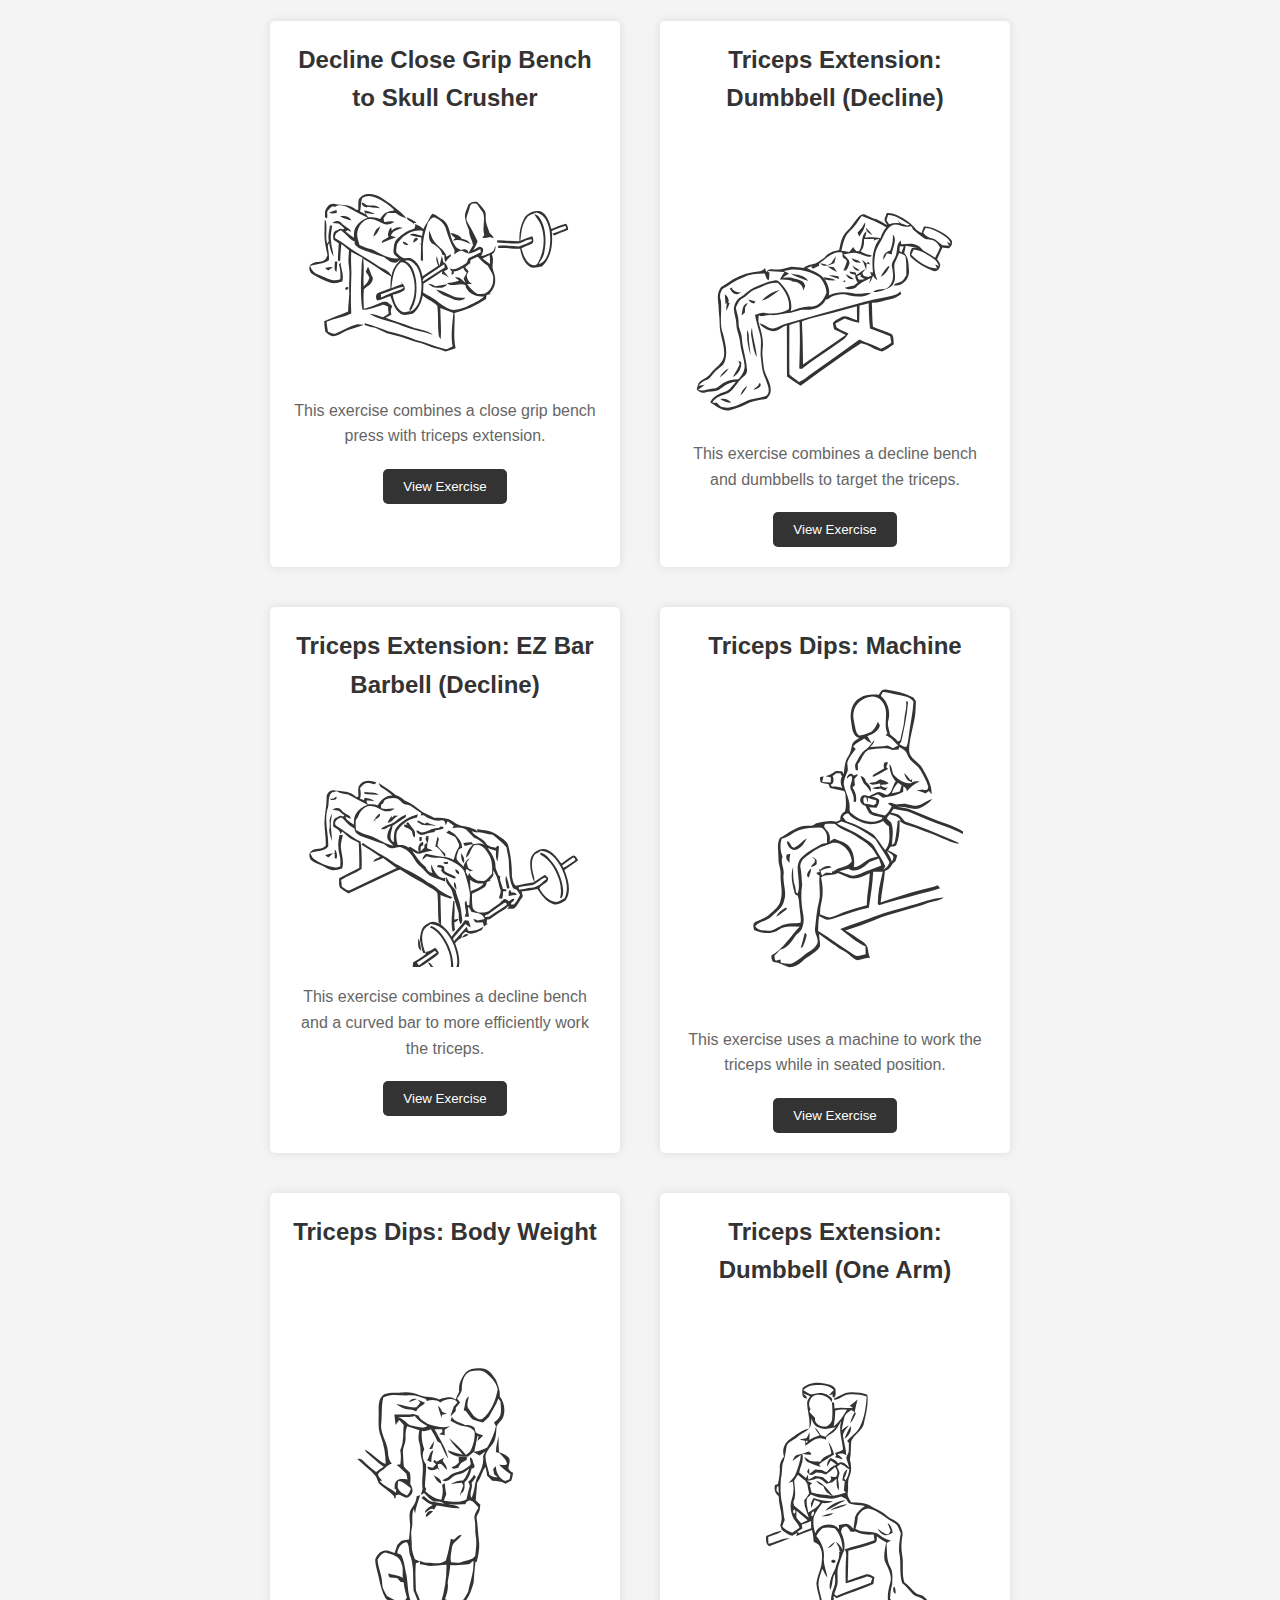
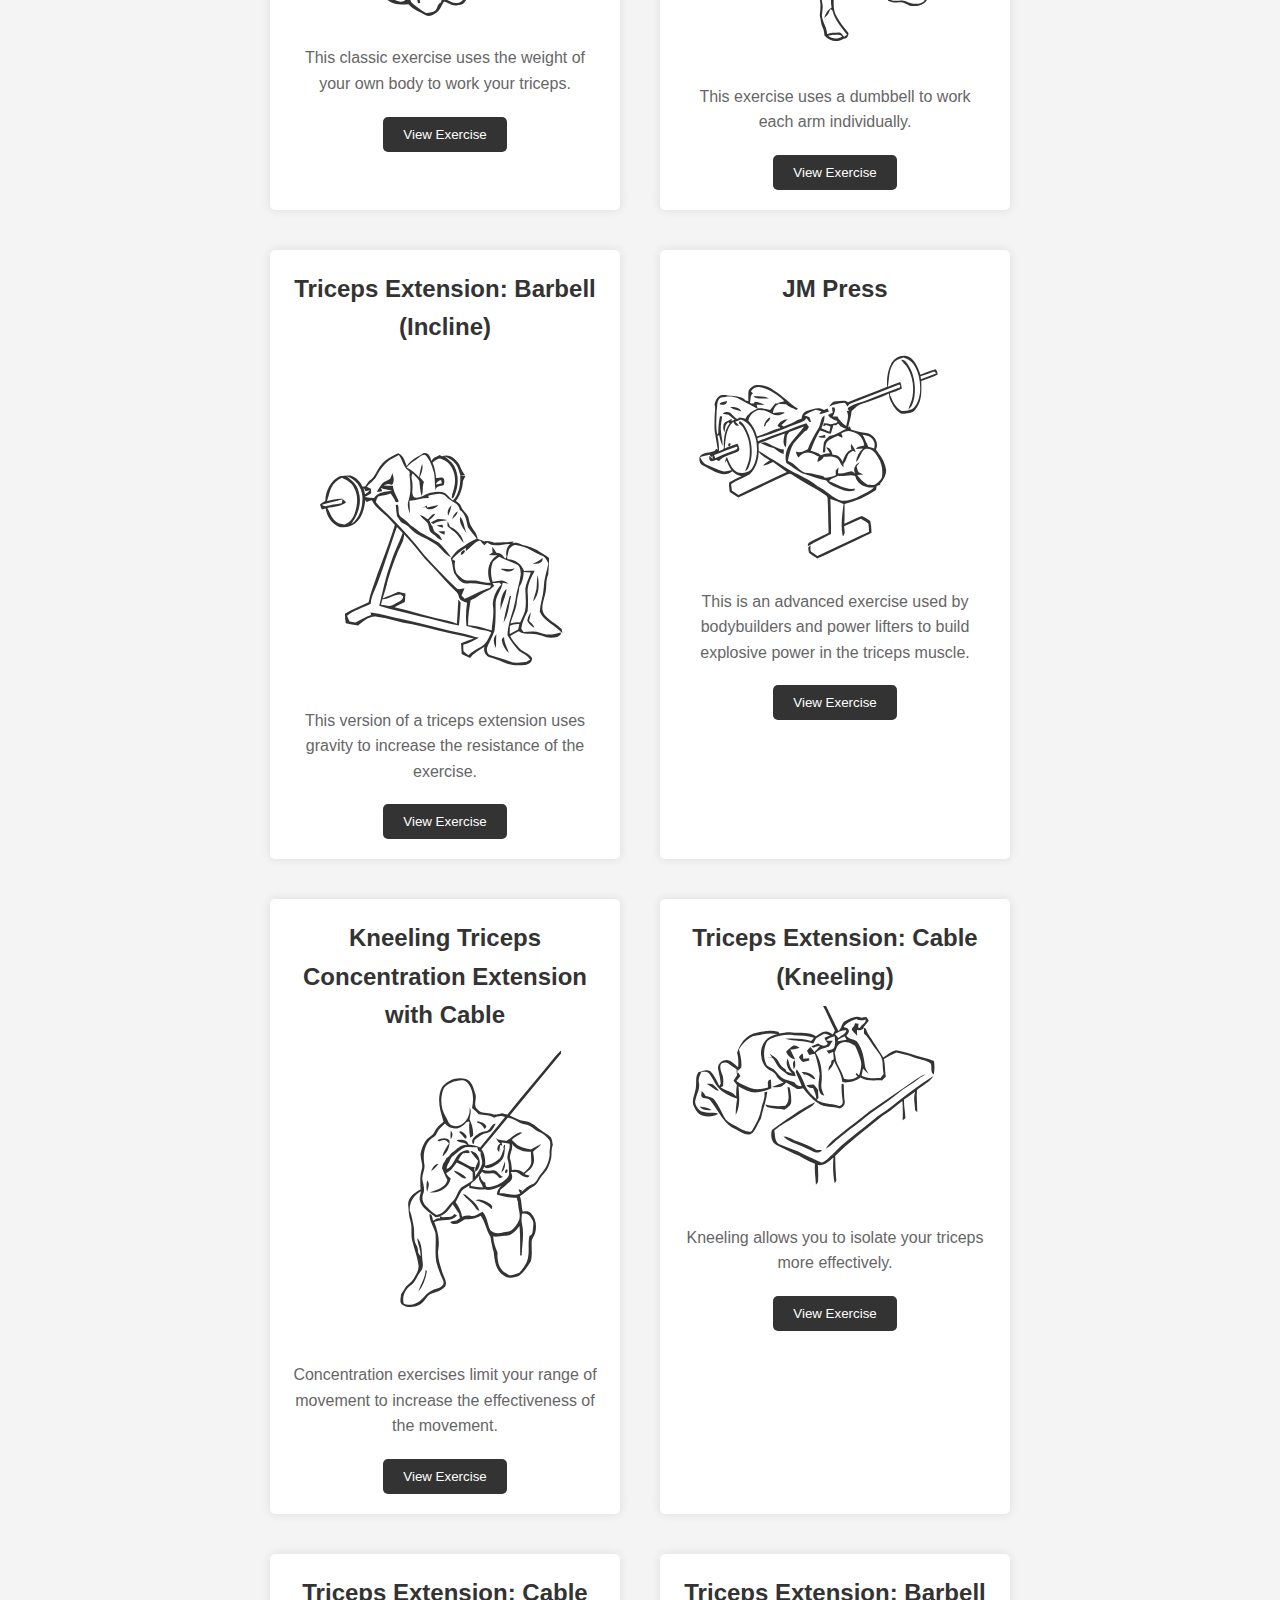
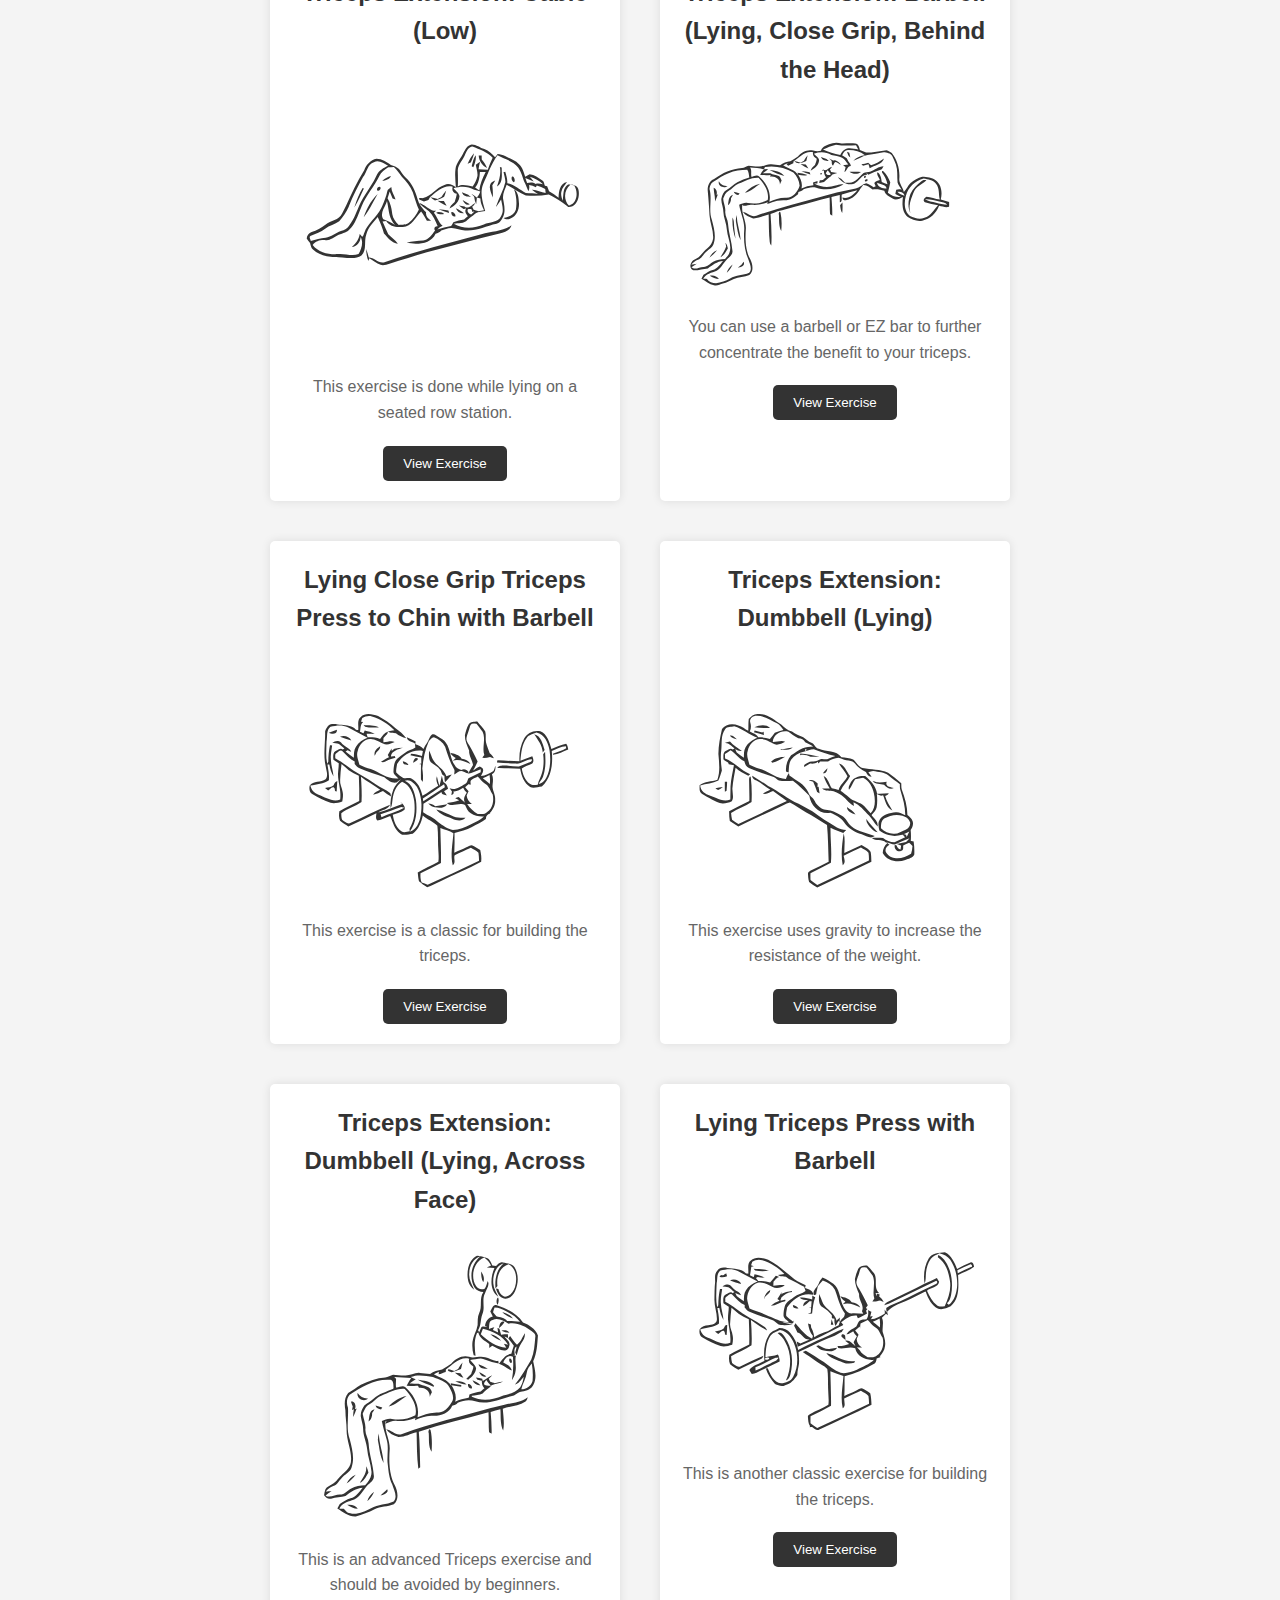
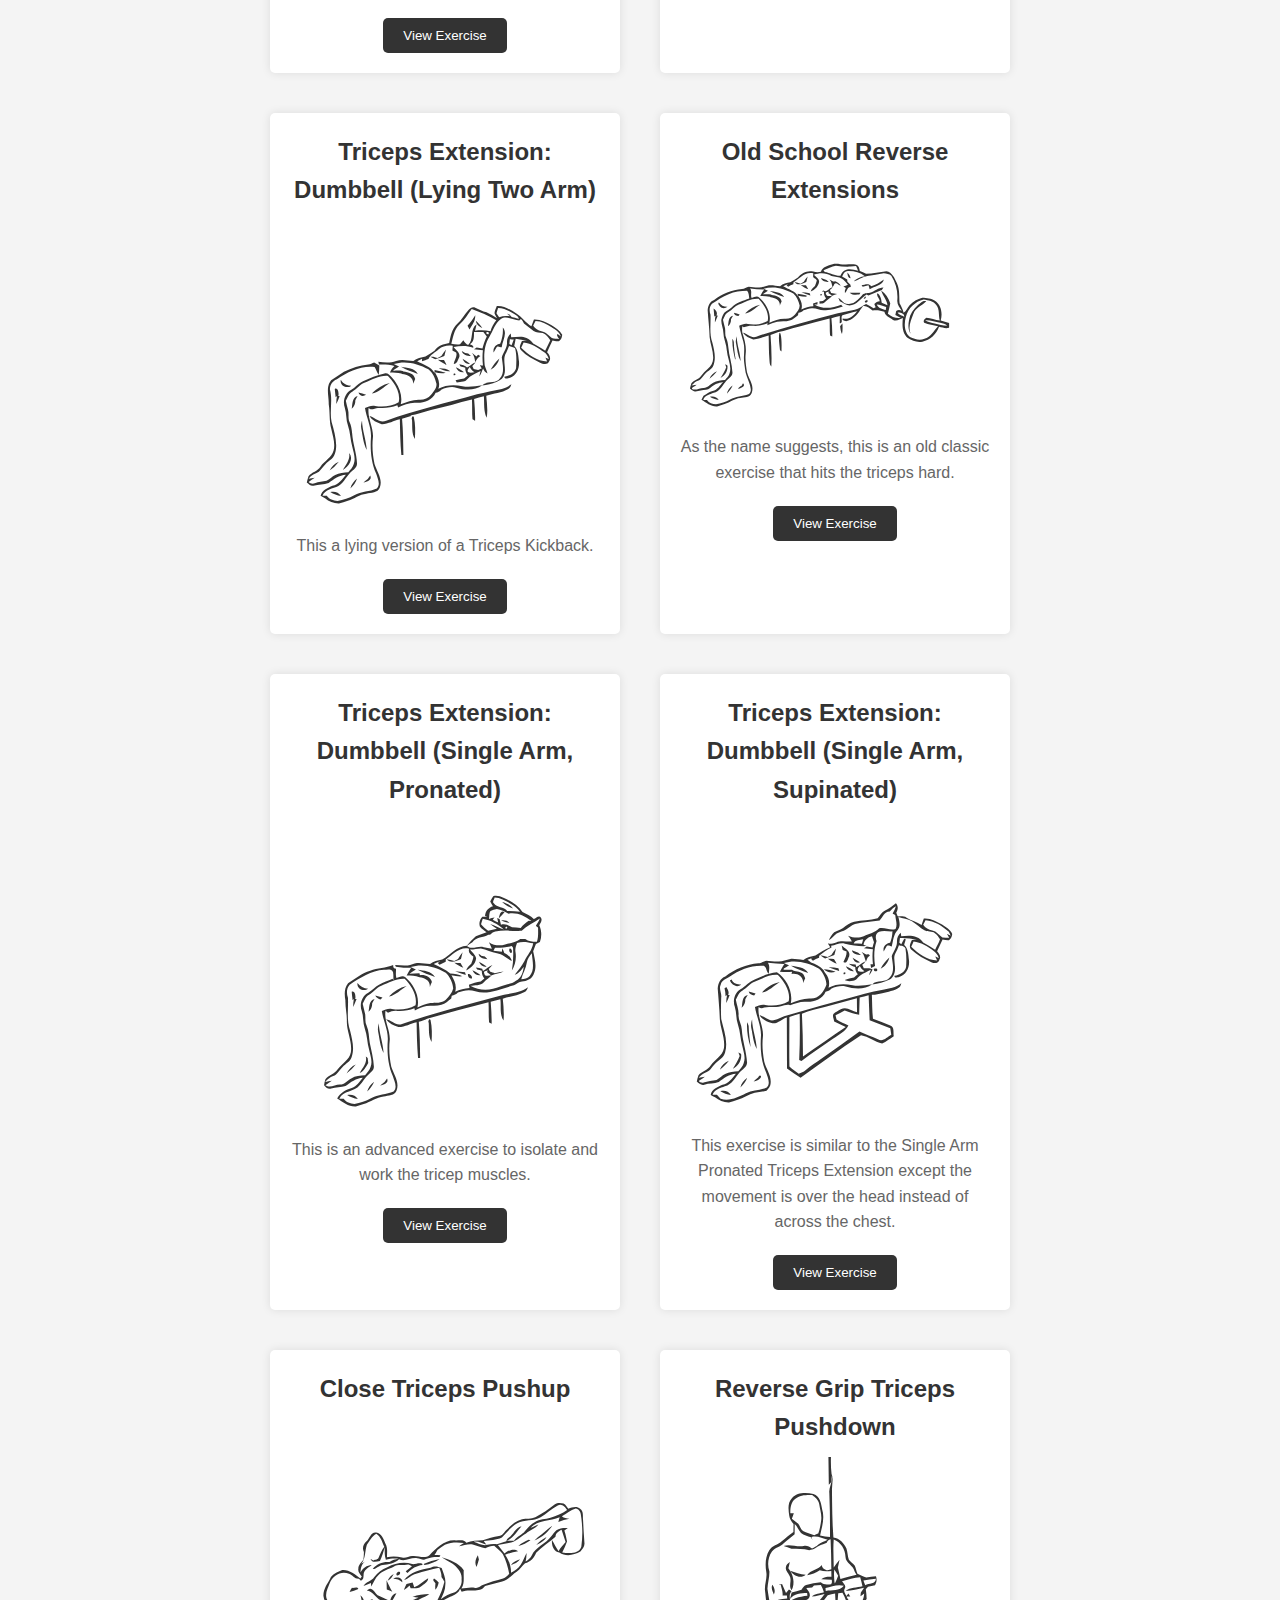
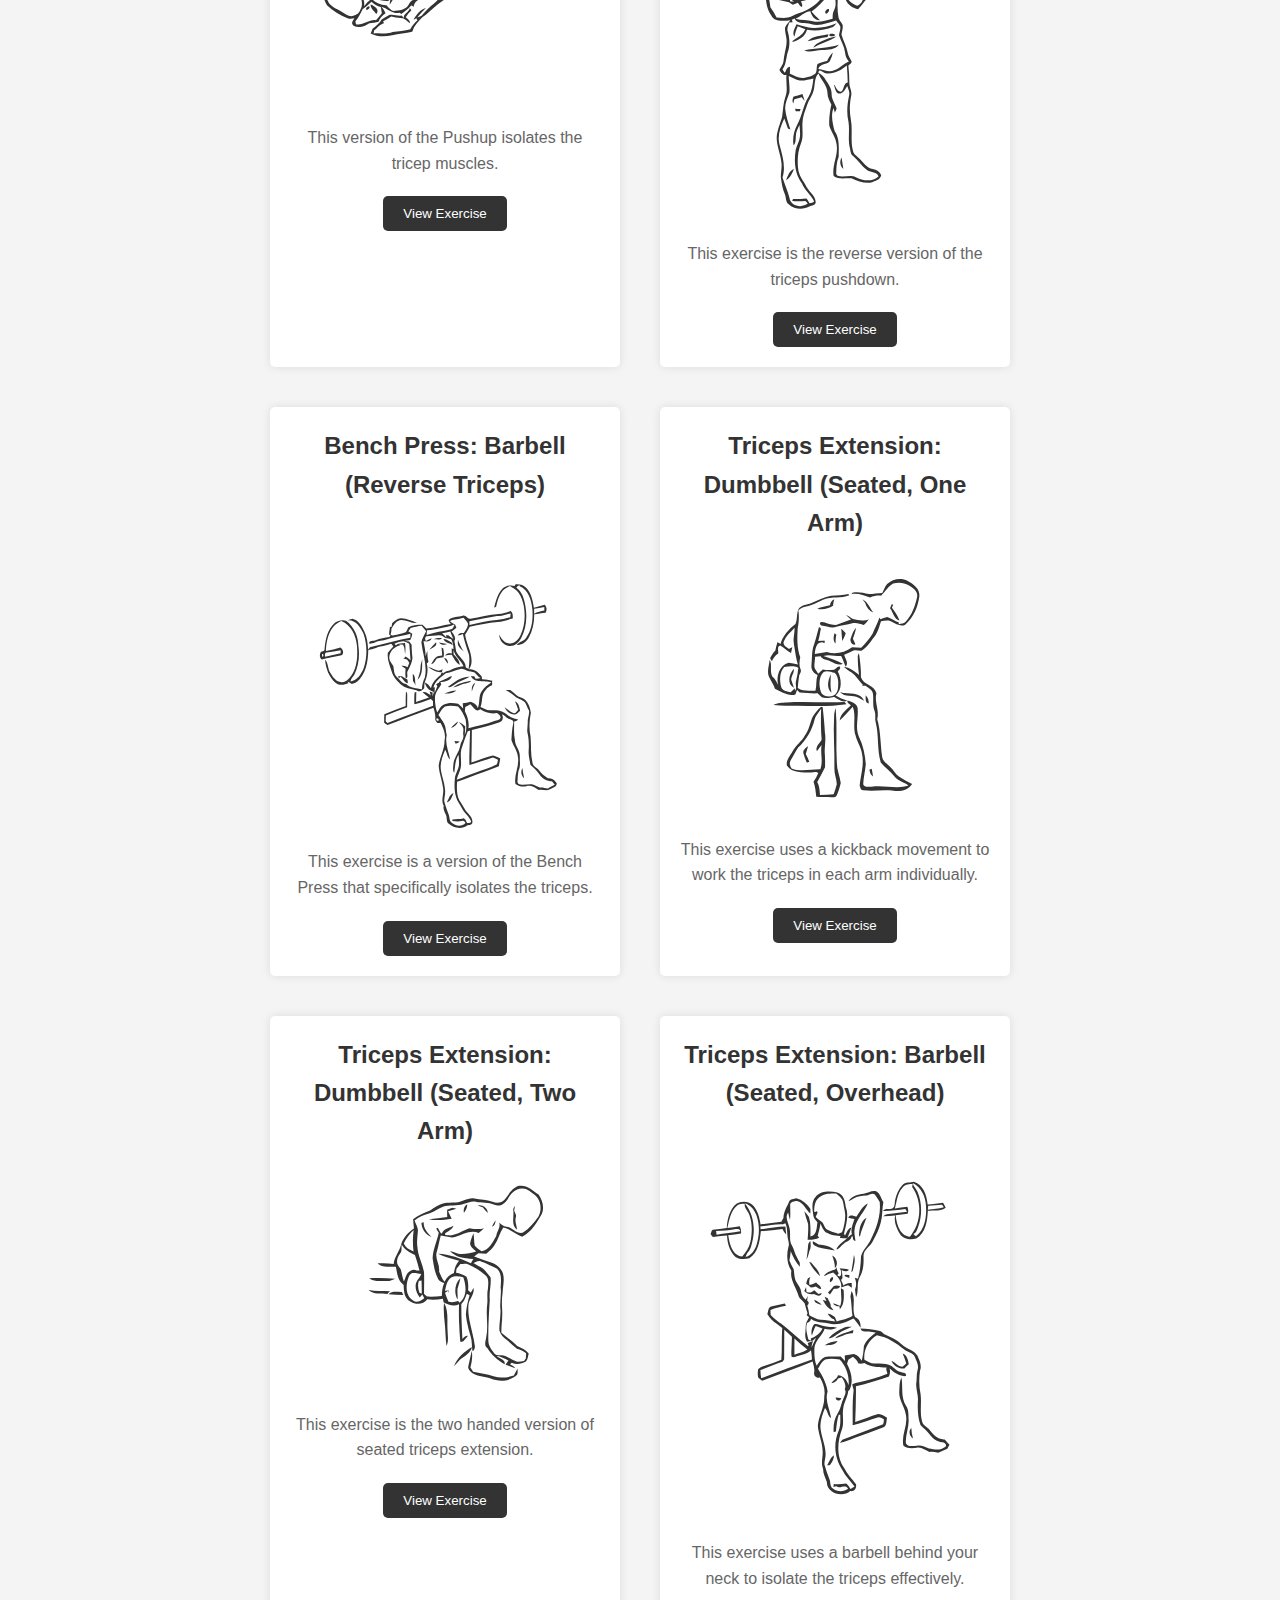
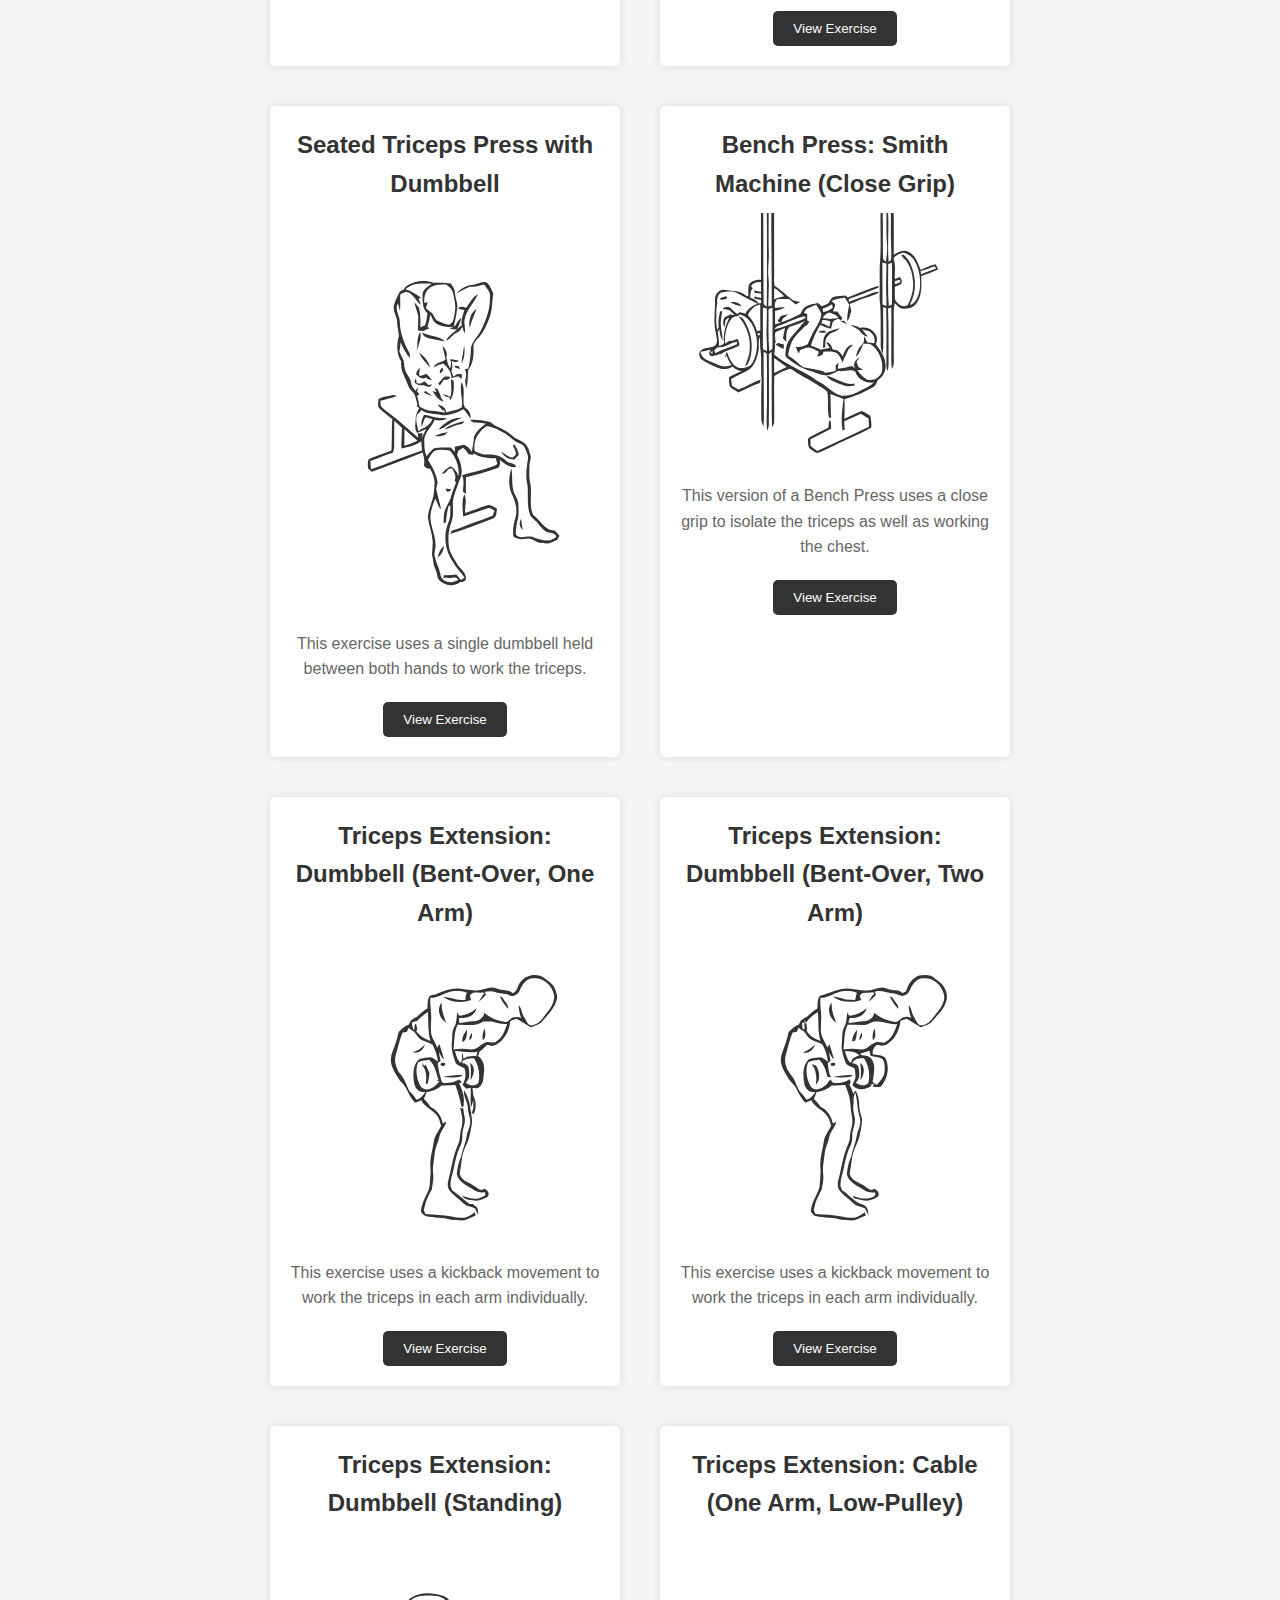
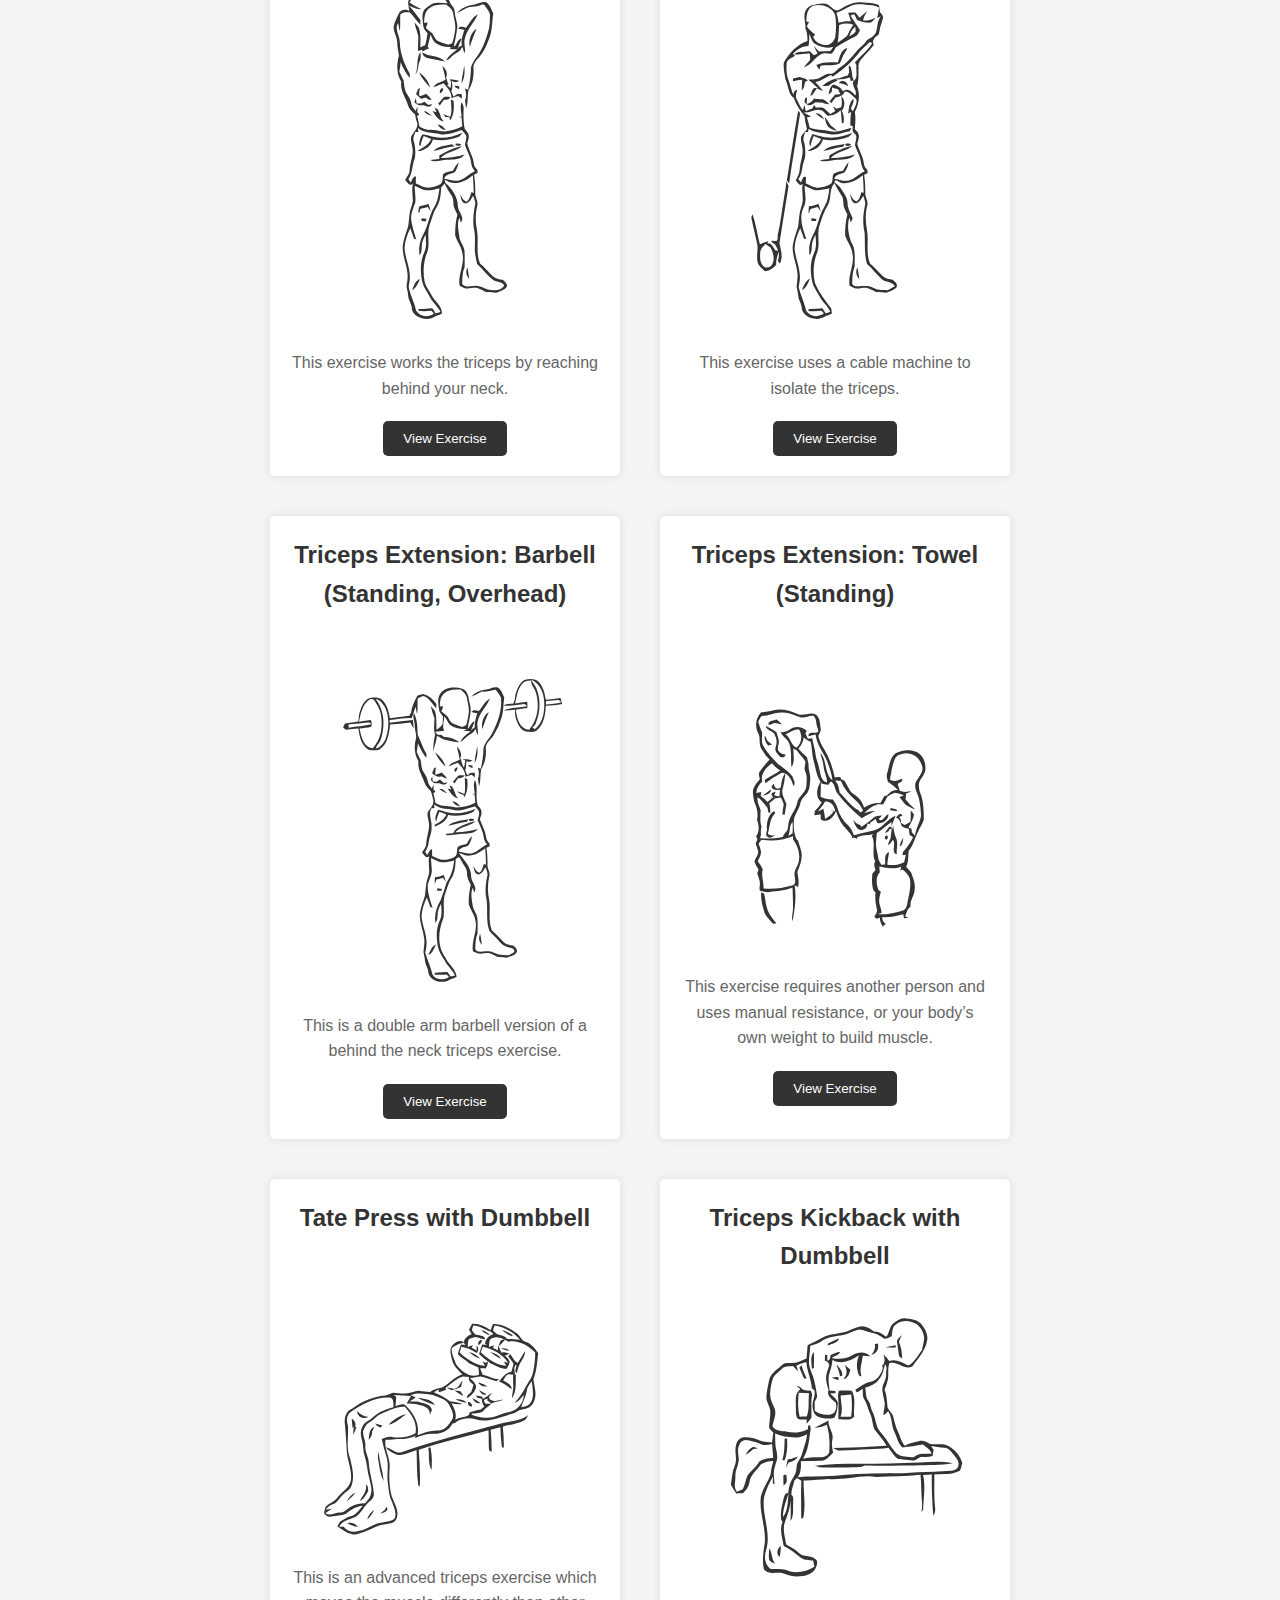
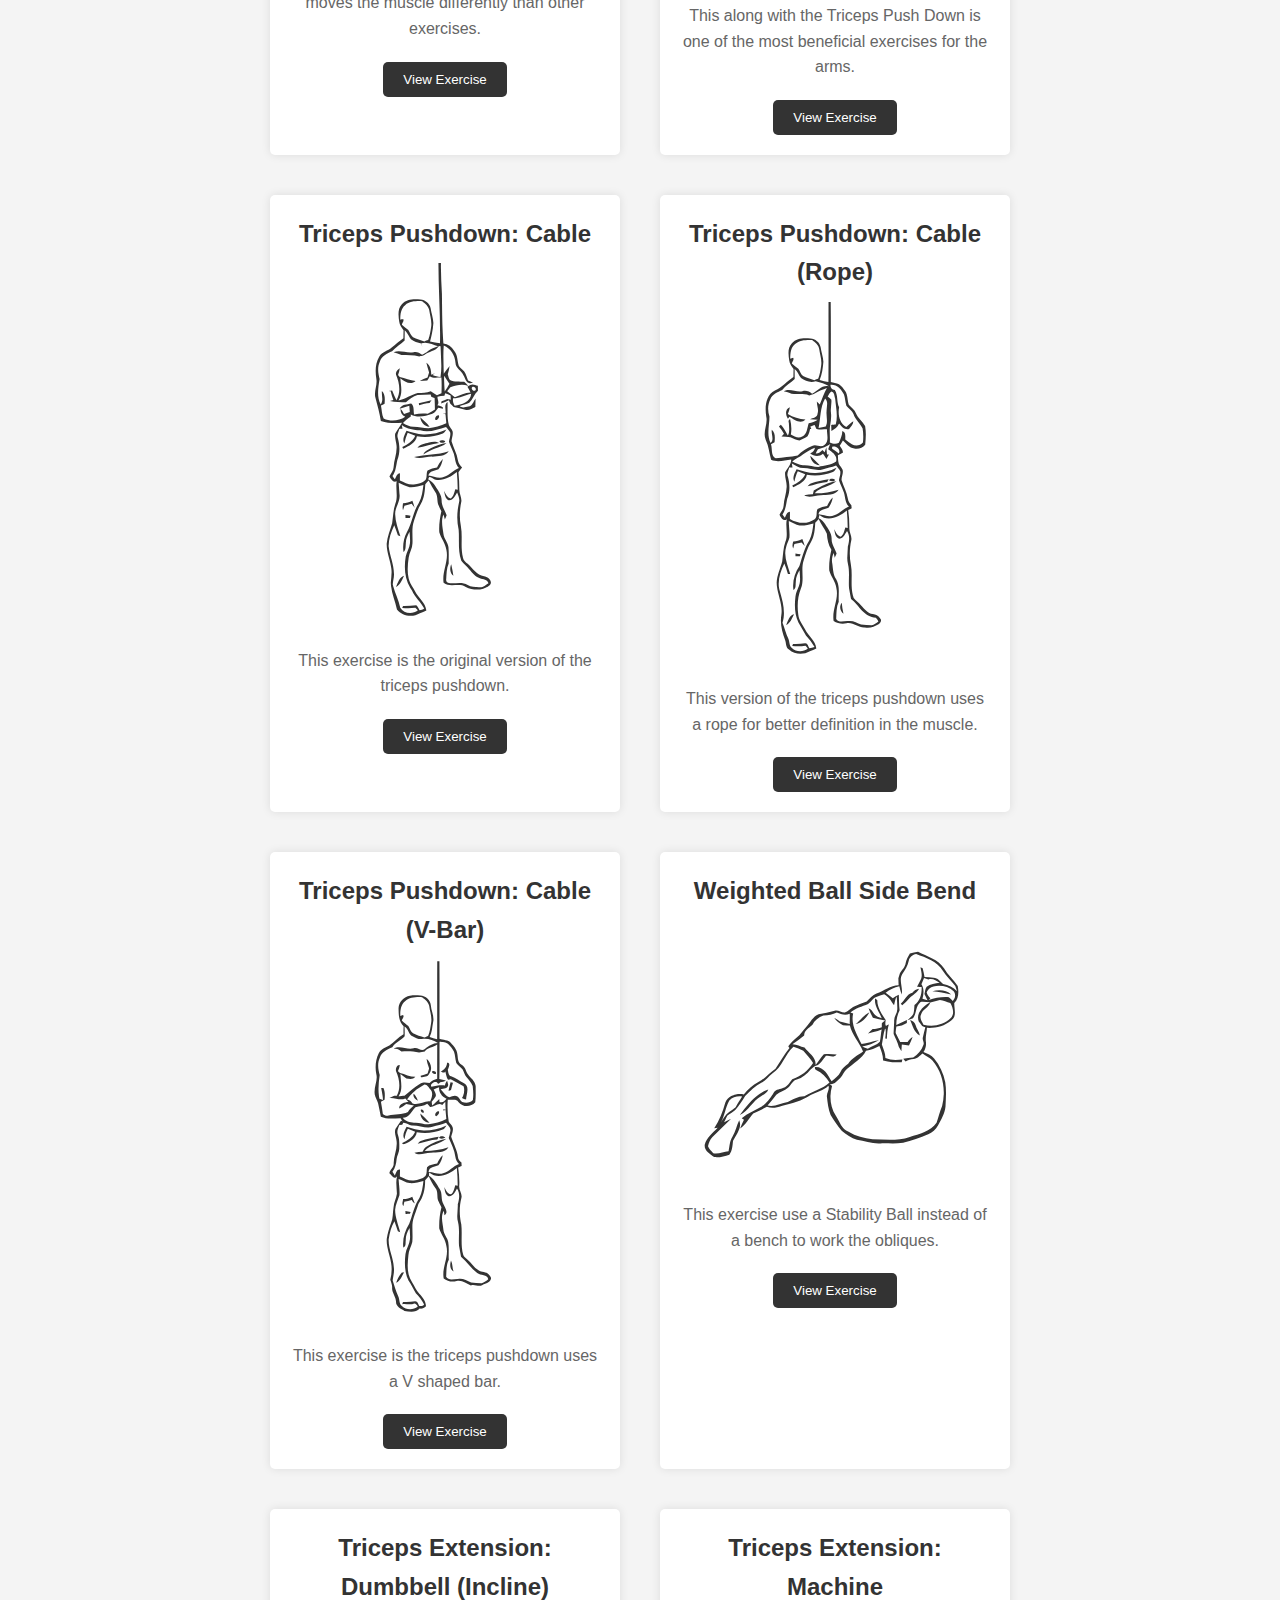
==== commit 598bfa65: "Update index.html" ====
--- a/index.html
+++ b/index.html
@@ -1,9 +1,16 @@
 <!DOCTYPE html>
 <html lang="en">
+<head>
+    <meta charset="UTF-8">
+    <meta name="viewport" content="width=device-width, initial-scale=1.0">
+    <title>Main Website</title>
+    <link rel="stylesheet" href="mv-styles.css">
+</head>
+<body>
     <head>
         <meta charset="UTF-8">
         <meta name="viewport" content="width=device-width, initial-scale=1.0, maximum-scale=1.0, user-scalable=no">
-        <meta name="description" content="A comprehensive collection of physical exercises complete with live demonstrations">
+        <meta name="description" content="Empower Your Fitness Journey, Master Your Form.">
         <meta name="keywords" content="fitnesstotal, fitness total, totalfitness, total fitness">
         <meta name="author" content="Shamar Richards">
         <meta http-equiv="X-UA-Compatible" content="IE=edge,chrome=1">
@@ -56,4 +63,3 @@
         <script src="countdown.js"></script>  <!-- Countdown script -->
         <script src="script.js"></script>     <!-- Other main scripts -->
     </body>
-</html>
--- a/mv-styles.css
+++ b/mv-styles.css
@@ -0,0 +1,61 @@
+body {
+    background-color: #F7F7F7;
+    font-family: 'Open Sans', sans-serif;
+    display: flex;
+    justify-content: center;
+    align-items: center;
+    height: 100vh;
+    margin: 0;
+  }
+  
+  .container {
+    text-align: center;
+    width: 80%;
+    max-width: 500px;
+  }
+  
+  #quoteBox {
+    width: 100%;
+    height: 100px;
+    border: 1px solid #ccc;
+    padding: 10px;
+    margin-bottom: 20px;
+    resize: none;
+    font-size: 16px;
+  }
+  
+  #quoteBox:focus {
+    outline: none;
+    border-color: #03A9F4;
+  }
+  
+  #getQuoteBtn {
+    background-color: #4CAF50;
+    color: white;
+    border: none;
+    padding: 10px 20px;
+    cursor: pointer;
+    font-size: 16px;
+    margin-bottom: 20px;
+  }
+  
+  #getQuoteBtn:hover {
+    background-color: #45a049;
+  }
+  
+  .hidden {
+    display: none;
+  }
+  
+  .share-buttons a {
+    display: inline-block;
+    margin-top: 10px;
+    text-decoration: none;
+    color: #03A9F4;
+    font-size: 14px;
+  }
+  
+  .share-buttons a:hover {
+    text-decoration: underline;
+  }
+  
--- a/styles.css
+++ b/styles.css
@@ -332,3 +332,5 @@
         max-width: 800px; /* Increase max-width for larger screens */
     }
 }
+
+
